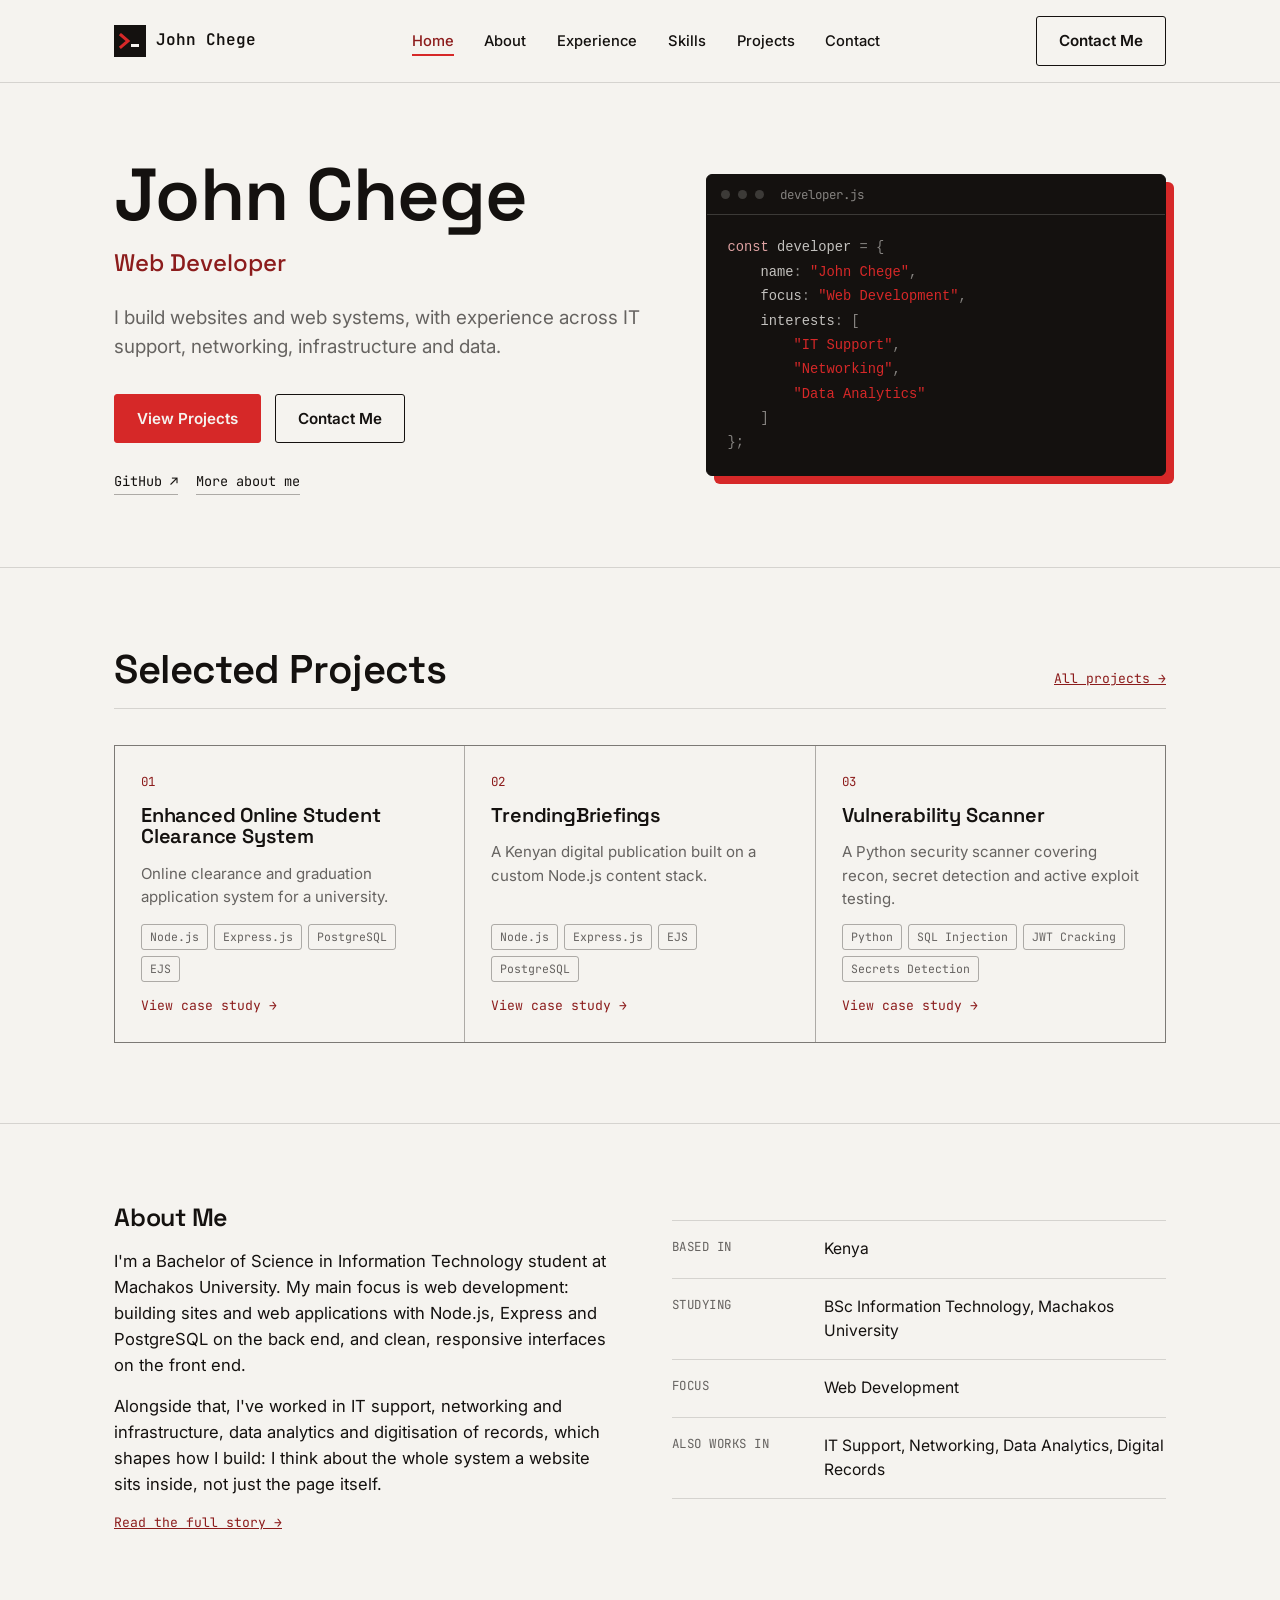
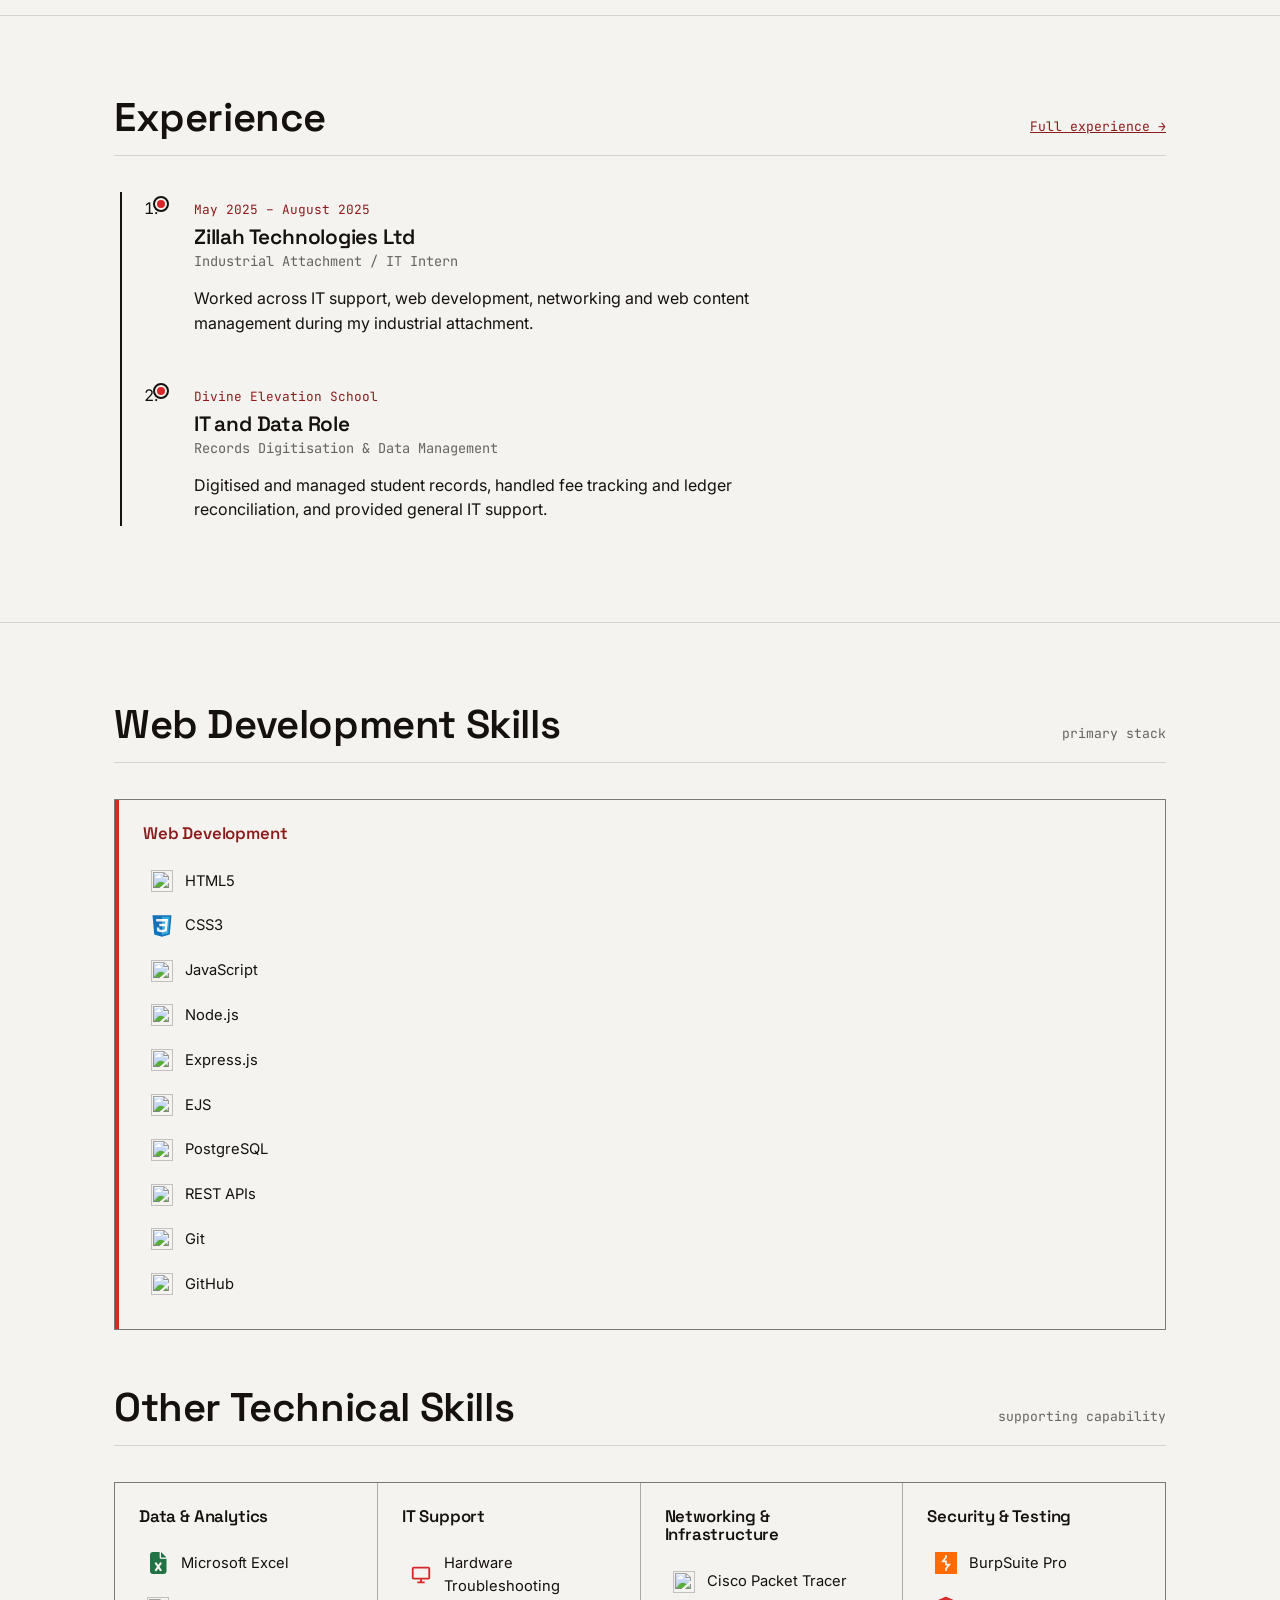
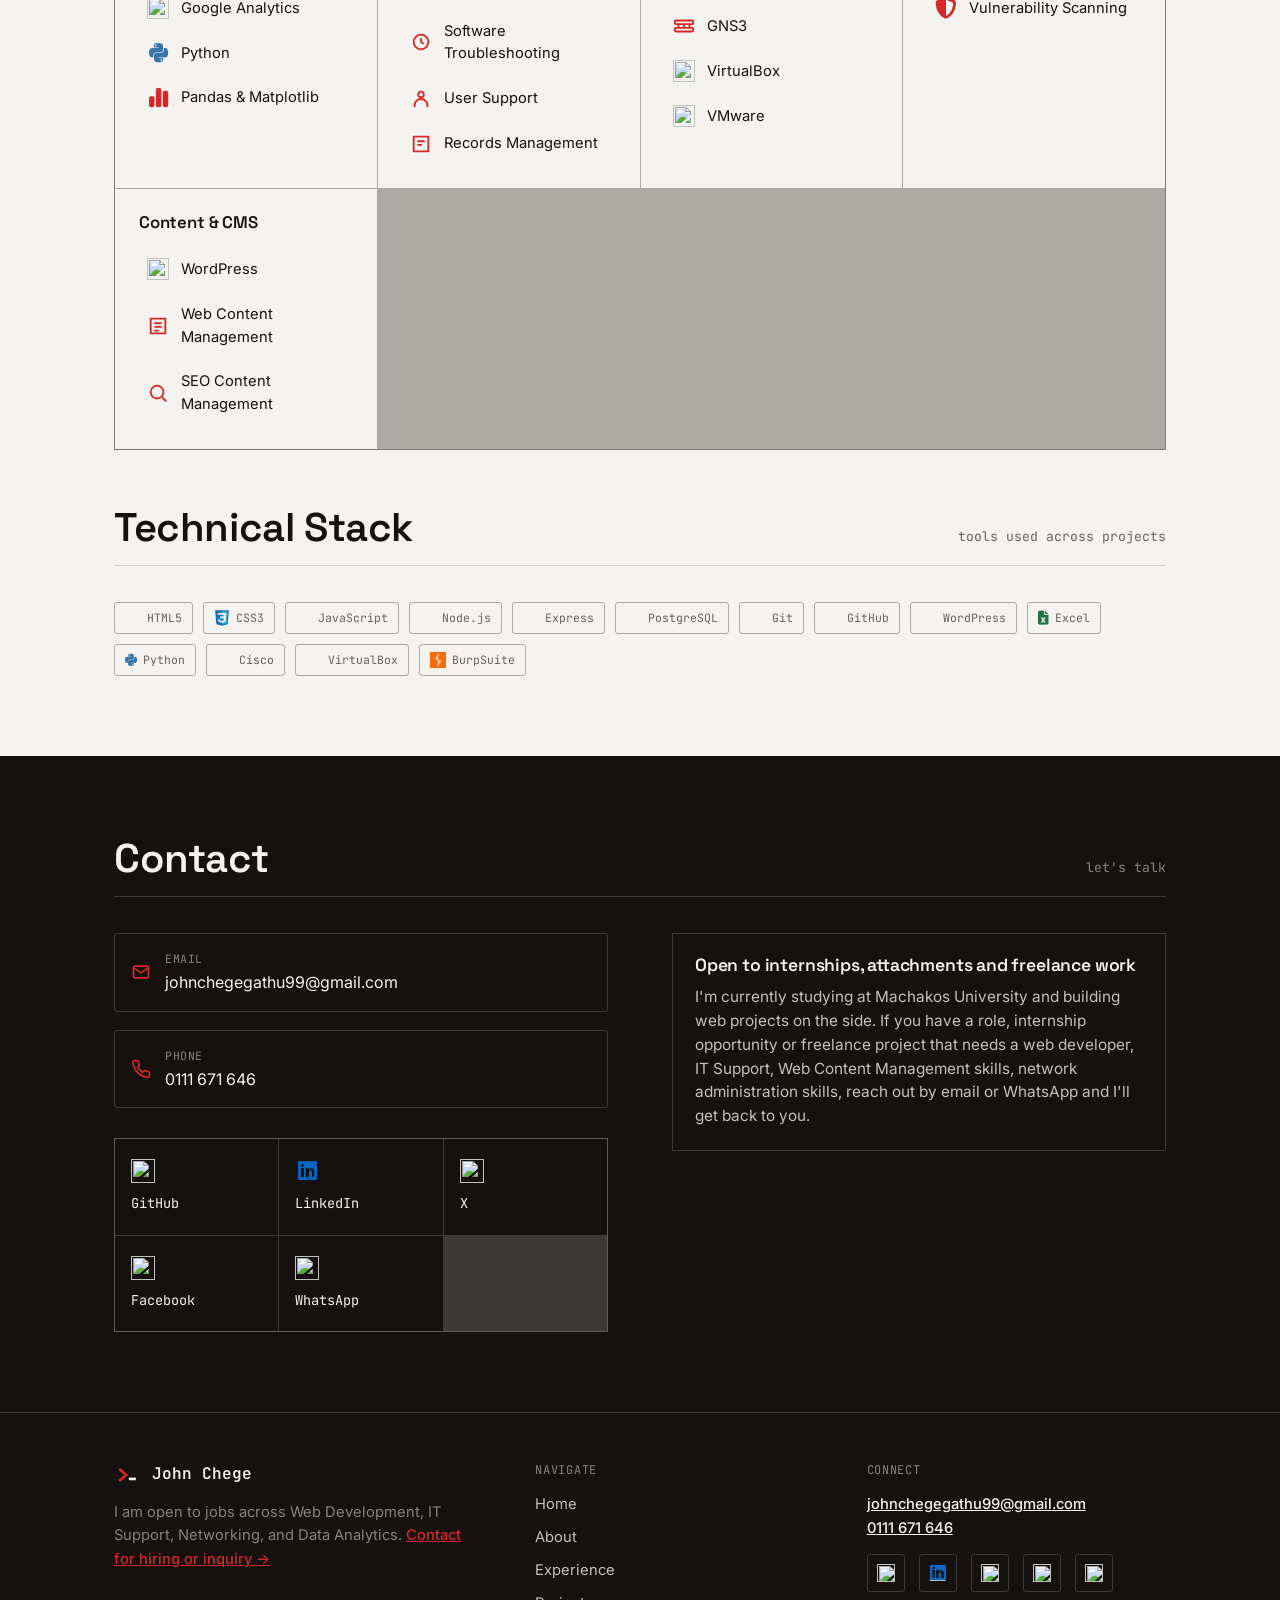
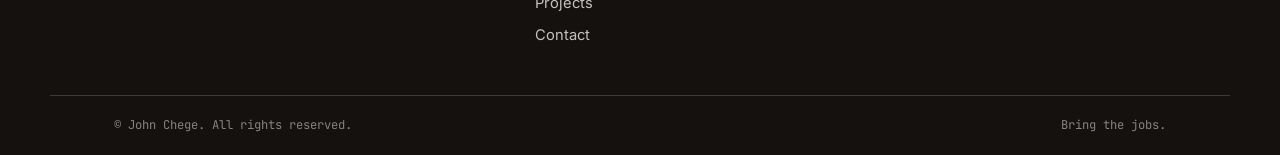
==== index.html @ 177c457d "heha" ====
﻿<!DOCTYPE html>
<html lang="en">
<head>
  <link rel="canonical" href="https://JohnChege00.github.io/">
  <link rel="stylesheet" href="https://cdnjs.cloudflare.com/ajax/libs/font-awesome/6.5.1/css/all.min.css">

<meta charset="UTF-8">
<meta name="viewport" content="width=device-width, initial-scale=1">
<title>John Chege - Web Developer in Kenya</title>
<meta name="description" content="John Chege is a Kenyan web developer studying BSc Information Technology at Machakos University, building web systems with experience in IT support, networking and data analytics.">

<meta property="og:type" content="website">
<meta property="og:title" content="John Chege, Web Developer in Kenya">
<meta property="og:description" content="Kenyan web developer building web systems, with experience in IT support, networking, infrastructure and data analytics.">
<meta property="og:url" content="https://JohnChege00.github.io/">
<meta property="og:site_name" content="John Chege">
<meta property="og:image" content="https://JohnChege00.github.io/assets/images/og-cover.png">

<meta name="twitter:card" content="summary_large_image">
<meta name="twitter:title" content="John Chege, Web Developer in Kenya">
<meta name="twitter:description" content="Kenyan web developer building web systems, with experience in IT support, networking, infrastructure and data analytics.">
<meta name="twitter:image" content="https://JohnChege00.github.io/assets/images/og-cover.png">

<link rel="icon" type="image/svg+xml" href="/assets/images/favicon.svg">
<link rel="stylesheet" href="/assets/css/style.css">

<style>
.project-preview-card {
  position: relative;
  overflow: hidden;
  display: flex;
  flex-direction: column;
}

.project-preview-card .project-image-wrapper {
  width: 100%;
  height: 200px;
  overflow: hidden;
  border-radius: var(--radius-s);
  margin-bottom: 14px;
  background: var(--white-dim);
  position: relative;
}

.project-preview-card .project-image {
  width: 100%;
  height: 100%;
  object-fit: cover;
  transition: transform 0.4s ease;
}

.project-preview-card:hover .project-image {
  transform: scale(1.03);
}

.project-preview-card .project-image-placeholder {
  width: 100%;
  height: 100%;
  background: var(--white-dim);
  display: flex;
  align-items: center;
  justify-content: center;
  color: var(--ink-soft);
  font-family: var(--font-mono);
  font-size: 0.85rem;
  border: 1px dashed var(--line-strong);
}

.back-to-top {
  position: fixed;
  bottom: 30px;
  right: 30px;
  width: 44px;
  height: 44px;
  background: var(--red);
  color: var(--white);
  border-radius: 50%;
  display: flex;
  align-items: center;
  justify-content: center;
  opacity: 0;
  transform: translateY(20px);
  transition: opacity 0.3s ease, transform 0.3s ease, background 0.2s ease;
  z-index: 999;
  text-decoration: none;
  border: none;
  cursor: pointer;
  box-shadow: 0 4px 12px rgba(214, 40, 40, 0.3);
}

.back-to-top.visible {
  opacity: 1;
  transform: translateY(0);
}

.back-to-top:hover {
  background: var(--red-dark);
  transform: translateY(-2px);
  box-shadow: 0 6px 16px rgba(214, 40, 40, 0.4);
}

.back-to-top:active {
  transform: translateY(0);
}

.back-to-top svg {
  width: 22px;
  height: 22px;
  stroke: var(--white);
}

@media (max-width: 768px) {
  .project-preview-card .project-image-wrapper {
    height: 160px;
  }
}
</style>

</head>
<body>
<a class="skip-link" href="#main">Skip to content</a>

<header class="site-header">
  <div class="wrap nav">
    <a class="brand" href="/" aria-label="John Chege, home">
      <svg class="brand-mark" viewBox="0 0 64 64" aria-hidden="true">
        <rect width="64" height="64" fill="#14110F"/>
        <path d="M14 20 L28 32 L14 44" fill="none" stroke="#D62828" stroke-width="6" stroke-linecap="square" stroke-linejoin="miter"/>
        <rect x="34" y="38" width="16" height="6" fill="#F5F3EF"/>
      </svg>
      John Chege
    </a>

    <nav class="nav-primary" data-nav-primary aria-label="Primary">
      <ul class="nav-list">
        <li><a href="/" aria-current="page">Home</a></li>
        <li><a href="/about">About</a></li>
        <li><a href="/experience">Experience</a></li>
        <li><a href="/#skills">Skills</a></li>
        <li><a href="/projects">Projects</a></li>
        <li><a href="/contact">Contact</a></li>
      </ul>
    </nav>

    <div class="nav-cta">
      <a class="btn btn-outline icon-only-mobile" href="/contact">Contact Me</a>
      <button class="nav-toggle" data-nav-toggle type="button" aria-expanded="false" aria-controls="primary-nav" aria-label="Open menu">
        <svg viewBox="0 0 24 24" fill="none" stroke="currentColor" stroke-width="2" aria-hidden="true">
          <line x1="3" y1="6" x2="21" y2="6"/>
          <line x1="3" y1="12" x2="21" y2="12"/>
          <line x1="3" y1="18" x2="21" y2="18"/>
        </svg>
      </button>
    </div>
  </div>
</header>

<main id="main">

  <section class="hero">
    <div class="wrap hero-grid">
      <div>
        <h1 class="hero-name">John Chege</h1>
        <p class="hero-role">Web Developer</p>
        <p class="hero-intro">I build websites and web systems, with experience across IT support, networking, infrastructure and data.</p>
        <div class="hero-actions">
          <a class="btn btn-primary" href="/projects">View Projects</a>
          <a class="btn btn-outline" href="/contact">Contact Me</a>
        </div>
        <div class="hero-links">
          <a href="https://github.com/JohnChege00" target="_blank" rel="noopener noreferrer">GitHub ↗</a>
          <a href="/about">More about me</a>
        </div>
      </div>

      <div class="code-panel">
        <div class="code-panel-bar">
          <span class="code-dot"></span><span class="code-dot"></span><span class="code-dot"></span>
          <span class="filename">developer.js</span>
        </div>
        <pre><code><span class="tok-kw">const</span> <span class="tok-key">developer</span> <span class="tok-punc">=</span> <span class="tok-punc">{</span>
    <span class="tok-key">name</span><span class="tok-punc">:</span> <span class="tok-str">"John Chege"</span><span class="tok-punc">,</span>
    <span class="tok-key">focus</span><span class="tok-punc">:</span> <span class="tok-str">"Web Development"</span><span class="tok-punc">,</span>
    <span class="tok-key">interests</span><span class="tok-punc">:</span> <span class="tok-punc">[</span>
        <span class="tok-str">"IT Support"</span><span class="tok-punc">,</span>
        <span class="tok-str">"Networking"</span><span class="tok-punc">,</span>
        <span class="tok-str">"Data Analytics"</span>
    <span class="tok-punc">]</span>
<span class="tok-punc">};</span></code></pre>
      </div>
    </div>
  </section>

  <section class="section" aria-labelledby="selected-projects-h">
    <div class="wrap">
      <div class="section-head">
        <h2 id="selected-projects-h">Selected Projects</h2>
        <a class="card-link-arrow" href="/projects">All projects &rarr;</a>
      </div>
      <div class="project-preview-grid" data-project-preview></div>
    </div>
  </section>

  <section class="section" style="border-top:1px solid var(--line)">
    <div class="wrap about-grid">
      <div class="about-copy">
        <h2 style="margin-bottom:18px">About Me</h2>
        <p>I'm a Bachelor of Science in Information Technology student at Machakos University. My main focus is web development: building sites and web applications with Node.js, Express and PostgreSQL on the back end, and clean, responsive interfaces on the front end.</p>
        <p>Alongside that, I've worked in IT support, networking and infrastructure, data analytics and digitisation of records, which shapes how I build: I think about the whole system a website sits inside, not just the page itself.</p>
        <a class="card-link-arrow" href="/about" style="margin-top:16px; display:inline-flex;">Read the full story &rarr;</a>
      </div>
      <dl class="fact-list">
        <div class="fact-row">
          <dt>Based in</dt>
          <dd>Kenya</dd>
        </div>
        <div class="fact-row">
          <dt>Studying</dt>
          <dd>BSc Information Technology, Machakos University</dd>
        </div>
        <div class="fact-row">
          <dt>Focus</dt>
          <dd>Web Development</dd>
        </div>
        <div class="fact-row">
          <dt>Also works in</dt>
          <dd>IT Support, Networking, Data Analytics, Digital Records</dd>
        </div>
      </dl>
    </div>
  </section>

  <section class="section" style="border-top:1px solid var(--line)">
    <div class="wrap">
      <div class="section-head">
        <h2>Experience</h2>
        <a class="card-link-arrow" href="/experience">Full experience &rarr;</a>
      </div>
      <ol class="timeline">
        <li class="timeline-item">
          <span class="timeline-period">May 2025 – August 2025</span>
          <h3>Zillah Technologies Ltd</h3>
          <span class="timeline-role">Industrial Attachment / IT Intern</span>
          <p style="max-width:62ch">Worked across IT support, web development, networking and web content management during my industrial attachment.</p>
        </li>
        <li class="timeline-item">
          <span class="timeline-period">Divine Elevation School</span>
          <h3>IT and Data Role</h3>
          <span class="timeline-role">Records Digitisation &amp; Data Management</span>
          <p style="max-width:62ch">Digitised and managed student records, handled fee tracking and ledger reconciliation, and provided general IT support.</p>
        </li>
      </ol>
    </div>
  </section>

  <section class="section" id="skills" style="border-top:1px solid var(--line)">
    <div class="wrap">
      <div class="section-head">
        <h2>Web Development Skills</h2>
        <span class="section-tag">primary stack</span>
      </div>

      <div class="skills-groups" style="margin-bottom:56px">
        <div class="skill-group is-primary">
          <div class="skill-group-head">
            <h3>Web Development</h3>
            <span class="skill-group-count"></span>
          </div>
          <div class="tech-list">
            <div class="tech-item"><img class="tech-icon" src="https://cdn.simpleicons.org/html5/E34F26" alt="" width="22" height="22" loading="lazy"><span>HTML5</span></div>
            <div class="tech-item"><svg xmlns="http://www.w3.org/2000/svg" viewBox="0 0 128 128" width="22" height="22"><path fill="#1572B6" d="M18.814 114.123L8.76 1.352h110.48l-10.064 112.754-45.243 12.543-45.119-12.526z"/><path fill="#33A9DC" d="M64.001 117.062l36.559-10.136 8.601-96.354h-45.16v106.49z"/><path fill="#fff" d="M64.001 51.429h18.302l1.264-14.163H64.001V23.435h34.682l-.332 3.711-3.4 38.114h-30.95V51.429z"/><path fill="#EBEBEB" d="M64.083 87.349l-.061.018-15.403-4.159-.985-11.031H33.752l1.937 21.717 28.331 7.863.063-.018v-14.39z"/><path fill="#fff" d="M81.127 64.675l-1.666 18.522-15.426 4.164v14.39l28.354-7.858.208-2.337 2.406-26.881H81.127z"/><path fill="#EBEBEB" d="M64.048 23.435v13.831H30.64l-.277-3.108-.63-7.012-.331-3.711h34.646zm-.047 27.996v13.831H48.792l-.277-3.108-.631-7.012-.33-3.711h16.447z"/></svg><span>CSS3</span></div>
            <div class="tech-item"><img class="tech-icon" src="https://cdn.simpleicons.org/javascript/F7DF1E" alt="" width="22" height="22" loading="lazy"><span>JavaScript</span></div>
            <div class="tech-item"><img class="tech-icon" src="https://cdn.simpleicons.org/nodedotjs/339933" alt="" width="22" height="22" loading="lazy"><span>Node.js</span></div>
            <div class="tech-item"><img class="tech-icon" src="https://cdn.simpleicons.org/express/000000" alt="" width="22" height="22" loading="lazy"><span>Express.js</span></div>
            <div class="tech-item"><img class="tech-icon" src="https://cdn.simpleicons.org/ejs/B4CA65" alt="" width="22" height="22" loading="lazy"><span>EJS</span></div>
            <div class="tech-item"><img class="tech-icon" src="https://cdn.simpleicons.org/postgresql/4169E1" alt="" width="22" height="22" loading="lazy"><span>PostgreSQL</span></div>
            <div class="tech-item"><img class="tech-icon" src="https://cdn.simpleicons.org/json/000000" alt="" width="22" height="22" loading="lazy"><span>REST APIs</span></div>
            <div class="tech-item"><img class="tech-icon" src="https://cdn.simpleicons.org/git/F05032" alt="" width="22" height="22" loading="lazy"><span>Git</span></div>
            <div class="tech-item"><img class="tech-icon" src="https://cdn.simpleicons.org/github/181717" alt="" width="22" height="22" loading="lazy"><span>GitHub</span></div>
          </div>
        </div>
      </div>

      <div class="section-head">
        <h2>Other Technical Skills</h2>
        <span class="section-tag">supporting capability</span>
      </div>

      <div class="skills-groups" style="margin-bottom:56px">
        <div class="skill-group">
          <div class="skill-group-head">
            <h3>Data &amp; Analytics</h3>
            <span class="skill-group-count"></span>
          </div>
          <div class="tech-list">
            <div class="tech-item"><i class="fa-solid fa-file-excel" style="color:#217346;font-size:22px;width:22px;text-align:center"></i><span>Microsoft Excel</span></div>
            <div class="tech-item"><img class="tech-icon" src="https://cdn.simpleicons.org/googleanalytics/E37400" alt="" width="22" height="22" loading="lazy"><span>Google Analytics</span></div>
            <div class="tech-item"><i class="fa-brands fa-python" style="color:#3776AB;font-size:22px;width:22px;text-align:center"></i><span>Python</span></div>
            <div class="tech-item"><i class="fa-solid fa-chart-simple" style="color:#D62828;font-size:22px;width:22px;text-align:center"></i><span>Pandas &amp; Matplotlib</span></div>
          </div>
        </div>

        <div class="skill-group">
          <div class="skill-group-head">
            <h3>IT Support</h3>
            <span class="skill-group-count"></span>
          </div>
          <div class="tech-list">
            <div class="tech-item"><svg class="tech-icon" viewBox="0 0 24 24" fill="none" stroke="#D62828" stroke-width="2" aria-hidden="true"><rect x="3" y="4" width="18" height="12" rx="1"/><path d="M8 20h8M12 16v4"/></svg><span>Hardware Troubleshooting</span></div>
            <div class="tech-item"><svg class="tech-icon" viewBox="0 0 24 24" fill="none" stroke="#D62828" stroke-width="2" aria-hidden="true"><path d="M12 20a8 8 0 100-16 8 8 0 000 16z"/><path d="M12 8v4l3 2"/></svg><span>Software Troubleshooting</span></div>
            <div class="tech-item"><svg class="tech-icon" viewBox="0 0 24 24" fill="none" stroke="#D62828" stroke-width="2" aria-hidden="true"><circle cx="12" cy="7" r="3"/><path d="M5 21v-2a7 7 0 0114 0v2"/></svg><span>User Support</span></div>
            <div class="tech-item"><svg class="tech-icon" viewBox="0 0 24 24" fill="none" stroke="#D62828" stroke-width="2" aria-hidden="true"><path d="M4 4h16v16H4z"/><path d="M8 9h8M8 13h5"/></svg><span>Records Management</span></div>
          </div>
        </div>

        <div class="skill-group">
          <div class="skill-group-head">
            <h3>Networking &amp; Infrastructure</h3>
            <span class="skill-group-count"></span>
          </div>
          <div class="tech-list">
            <div class="tech-item"><img class="tech-icon" src="https://cdn.simpleicons.org/cisco/1BA0D7" alt="" width="22" height="22" loading="lazy"><span>Cisco Packet Tracer</span></div>
            <div class="tech-item"><svg class="tech-icon" viewBox="0 0 24 24" fill="none" stroke="#D62828" stroke-width="2" aria-hidden="true"><rect x="2" y="6" width="20" height="4" rx="1"/><rect x="2" y="14" width="20" height="4" rx="1"/><path d="M6 10v4M12 10v4M18 10v4"/></svg><span>GNS3</span></div>
            <div class="tech-item"><img class="tech-icon" src="https://cdn.simpleicons.org/virtualbox/183A61" alt="" width="22" height="22" loading="lazy"><span>VirtualBox</span></div>
            <div class="tech-item"><img class="tech-icon" src="https://cdn.simpleicons.org/vmware" alt="" width="22" height="22" loading="lazy"><span>VMware</span></div>
          </div>
        </div>

        <div class="skill-group">
          <div class="skill-group-head">
            <h3>Security &amp; Testing</h3>
            <span class="skill-group-count"></span>
          </div>
          <div class="tech-list">
            <div class="tech-item"><svg role="img" viewBox="0 0 24 24" xmlns="http://www.w3.org/2000/svg" width="22" height="22" style="fill:#FF6B00"><path d="M0 0v24h24V0Zm11.063 3.357h1.874v2.756L10.41 9.2h2.527v3.748h4.579l-4.578 5.592v2.104h-1.876v-2.758l2.528-3.086h-2.527V11.05h-4.58l4.58-5.592Z"/></svg><span>BurpSuite Pro</span></div>
            <div class="tech-item"><i class="fa-solid fa-shield-halved" style="color:#D62828;font-size:22px;width:22px;text-align:center"></i><span>Vulnerability Scanning</span></div>
          </div>
        </div>

        <div class="skill-group">
          <div class="skill-group-head">
            <h3>Content &amp; CMS</h3>
            <span class="skill-group-count"></span>
          </div>
          <div class="tech-list">
            <div class="tech-item"><img class="tech-icon" src="https://cdn.simpleicons.org/wordpress/21759B" alt="" width="22" height="22" loading="lazy"><span>WordPress</span></div>
            <div class="tech-item"><svg class="tech-icon" viewBox="0 0 24 24" fill="none" stroke="#D62828" stroke-width="2" aria-hidden="true"><path d="M4 4h16v16H4z"/><path d="M8 9h8M8 13h8M8 17h5"/></svg><span>Web Content Management</span></div>
            <div class="tech-item"><svg class="tech-icon" viewBox="0 0 24 24" fill="none" stroke="#D62828" stroke-width="2" aria-hidden="true"><circle cx="11" cy="11" r="7"/><path d="M21 21l-4.3-4.3"/></svg><span>SEO Content Management</span></div>
          </div>
        </div>
      </div>

      <div class="section-head">
        <h2>Technical Stack</h2>
        <span class="section-tag">tools used across projects</span>
      </div>
      <div class="tag-row" style="gap:10px;flex-wrap:wrap">
        <span class="tag" style="display:flex;align-items:center;gap:6px;padding:6px 10px"><img src="https://cdn.simpleicons.org/html5/E34F26" alt="" width="16" height="16" loading="lazy">HTML5</span>
        <span class="tag" style="display:flex;align-items:center;gap:6px;padding:6px 10px"><svg xmlns="http://www.w3.org/2000/svg" viewBox="0 0 128 128" width="16" height="16"><path fill="#1572B6" d="M18.814 114.123L8.76 1.352h110.48l-10.064 112.754-45.243 12.543-45.119-12.526z"/><path fill="#33A9DC" d="M64.001 117.062l36.559-10.136 8.601-96.354h-45.16v106.49z"/><path fill="#fff" d="M64.001 51.429h18.302l1.264-14.163H64.001V23.435h34.682l-.332 3.711-3.4 38.114h-30.95V51.429z"/><path fill="#EBEBEB" d="M64.083 87.349l-.061.018-15.403-4.159-.985-11.031H33.752l1.937 21.717 28.331 7.863.063-.018v-14.39z"/><path fill="#fff" d="M81.127 64.675l-1.666 18.522-15.426 4.164v14.39l28.354-7.858.208-2.337 2.406-26.881H81.127z"/><path fill="#EBEBEB" d="M64.048 23.435v13.831H30.64l-.277-3.108-.63-7.012-.331-3.711h34.646zm-.047 27.996v13.831H48.792l-.277-3.108-.631-7.012-.33-3.711h16.447z"/></svg>CSS3</span>
        <span class="tag" style="display:flex;align-items:center;gap:6px;padding:6px 10px"><img src="https://cdn.simpleicons.org/javascript/F7DF1E" alt="" width="16" height="16" loading="lazy">JavaScript</span>
        <span class="tag" style="display:flex;align-items:center;gap:6px;padding:6px 10px"><img src="https://cdn.simpleicons.org/nodedotjs/339933" alt="" width="16" height="16" loading="lazy">Node.js</span>
        <span class="tag" style="display:flex;align-items:center;gap:6px;padding:6px 10px"><img src="https://cdn.simpleicons.org/express/000000" alt="" width="16" height="16" loading="lazy">Express</span>
        <span class="tag" style="display:flex;align-items:center;gap:6px;padding:6px 10px"><img src="https://cdn.simpleicons.org/postgresql/4169E1" alt="" width="16" height="16" loading="lazy">PostgreSQL</span>
        <span class="tag" style="display:flex;align-items:center;gap:6px;padding:6px 10px"><img src="https://cdn.simpleicons.org/git/F05032" alt="" width="16" height="16" loading="lazy">Git</span>
        <span class="tag" style="display:flex;align-items:center;gap:6px;padding:6px 10px"><img src="https://cdn.simpleicons.org/github/181717" alt="" width="16" height="16" loading="lazy">GitHub</span>
        <span class="tag" style="display:flex;align-items:center;gap:6px;padding:6px 10px"><img src="https://cdn.simpleicons.org/wordpress/21759B" alt="" width="16" height="16" loading="lazy">WordPress</span>
        <span class="tag" style="display:flex;align-items:center;gap:6px;padding:6px 10px"><i class="fa-solid fa-file-excel" style="color:#217346;font-size:14px"></i>Excel</span>
        <span class="tag" style="display:flex;align-items:center;gap:6px;padding:6px 10px"><i class="fa-brands fa-python" style="color:#3776AB;font-size:14px"></i>Python</span>
        <span class="tag" style="display:flex;align-items:center;gap:6px;padding:6px 10px"><img src="https://cdn.simpleicons.org/cisco/1BA0D7" alt="" width="16" height="16" loading="lazy">Cisco</span>
        <span class="tag" style="display:flex;align-items:center;gap:6px;padding:6px 10px"><img src="https://cdn.simpleicons.org/virtualbox/183A61" alt="" width="16" height="16" loading="lazy">VirtualBox</span>
        <span class="tag" style="display:flex;align-items:center;gap:6px;padding:6px 10px"><svg role="img" viewBox="0 0 24 24" xmlns="http://www.w3.org/2000/svg" width="16" height="16" style="fill:#FF6B00"><path d="M0 0v24h24V0Zm11.063 3.357h1.874v2.756L10.41 9.2h2.527v3.748h4.579l-4.578 5.592v2.104h-1.876v-2.758l2.528-3.086h-2.527V11.05h-4.58l4.58-5.592Z"/></svg>BurpSuite</span>
      </div>
    </div>
  </section>

  <section class="section contact-section" style="border-top:1px solid var(--line)" id="contact">
    <div class="wrap">
      <div class="section-head">
        <h2>Contact</h2>
        <span class="section-tag">let's talk</span>
      </div>
      <div class="contact-grid">
        <div>
          <div class="contact-direct">
            <a data-email href="mailto:johnchegegathu99@gmail.com">
              <svg viewBox="0 0 24 24" fill="none" stroke="currentColor" stroke-width="2" aria-hidden="true"><rect x="3" y="5" width="18" height="14" rx="2"/><path d="M3 7l9 6 9-6"/></svg>
              <span><span class="label">Email</span><span class="value">johnchegegathu99@gmail.com</span></span>
            </a>
            <a data-phone href="tel:+254111671646">
              <svg viewBox="0 0 24 24" fill="none" stroke="currentColor" stroke-width="2" aria-hidden="true"><path d="M22 16.92v3a2 2 0 01-2.18 2 19.79 19.79 0 01-8.63-3.07 19.5 19.5 0 01-6-6 19.79 19.79 0 01-3.07-8.67A2 2 0 014.11 2h3a2 2 0 012 1.72c.127.96.361 1.903.7 2.81a2 2 0 01-.45 2.11L8.09 9.91a16 16 0 006 6l1.27-1.27a2 2 0 012.11-.45c.907.339 1.85.573 2.81.7A2 2 0 0122 16.92z"/></svg>
              <span><span class="label">Phone</span><span class="value">0111 671 646</span></span>
            </a>
          </div>
          <div class="social-grid">
            <a data-social="github" href="https://github.com/JohnChege00" target="_blank" rel="noopener noreferrer" aria-label="John Chege on GitHub">
              <img src="https://cdn.simpleicons.org/github/F5F3EF" alt="" width="24" height="24" loading="lazy"><span>GitHub</span>
            </a>
            <a data-social="linkedin" href="https://www.linkedin.com/in/John-Chege/" target="_blank" rel="noopener noreferrer" aria-label="John Chege on LinkedIn">
              <i class="fa-brands fa-linkedin" style="color:#0A66C2;font-size:22px;width:24px;text-align:center"></i><span>LinkedIn</span>
            </a>
            <a data-social="x" href="https://x.com/J0hn_Chege" target="_blank" rel="noopener noreferrer" aria-label="John Chege on X">
              <img src="https://cdn.simpleicons.org/x/F5F3EF" alt="" width="24" height="24" loading="lazy"><span>X</span>
            </a>
            <a data-social="facebook" href="https://www.facebook.com/JohnChege" target="_blank" rel="noopener noreferrer" aria-label="John Chege on Facebook">
              <img src="https://cdn.simpleicons.org/facebook/1877F2" alt="" width="24" height="24" loading="lazy"><span>Facebook</span>
            </a>
            <a data-social="whatsapp" href="https://wa.me/254111671646" target="_blank" rel="noopener noreferrer" aria-label="Message John Chege on WhatsApp">
              <img src="https://cdn.simpleicons.org/whatsapp/25D366" alt="" width="24" height="24" loading="lazy"><span>WhatsApp</span>
            </a>
          </div>
        </div>
        <div class="contact-note-panel">
          <h3>Open to internships, attachments and freelance work</h3>
          <p>I'm currently studying at Machakos University and building web projects on the side. If you have a role, internship opportunity or freelance project that needs a web developer, IT Support, Web Content Management skills, network administration skills, reach out by email or WhatsApp and I'll get back to you.</p>
        </div>
      </div>
    </div>
  </section>

</main>

<footer class="site-footer">
  <div class="wrap footer-grid">
    <div>
      <a class="footer-brand" href="/">
        <svg class="brand-mark" viewBox="0 0 64 64" aria-hidden="true">
          <rect width="64" height="64" fill="#14110F"/>
          <path d="M14 20 L28 32 L14 44" fill="none" stroke="#D62828" stroke-width="6" stroke-linecap="square" stroke-linejoin="miter"/>
          <rect x="34" y="38" width="16" height="6" fill="#F5F3EF"/>
        </svg>
        John Chege
      </a>
      <p class="footer-desc">I am open to jobs across Web Development, IT Support, Networking, and Data Analytics. <a href="/contact" style="color:#D62828;text-decoration:underline;font-weight:500;">Contact for hiring or inquiry →</a></p>
    </div>
    <div>
      <div class="footer-heading">Navigate</div>
      <nav class="footer-links" aria-label="Footer">
        <a href="/">Home</a>
        <a href="/about">About</a>
        <a href="/experience">Experience</a>
        <a href="/projects">Projects</a>
        <a href="/contact">Contact</a>
      </nav>
    </div>
    <div>
      <div class="footer-heading">Connect</div>
      <p class="footer-desc" style="margin-bottom:14px"><a data-email href="mailto:johnchegegathu99@gmail.com" style="color:var(--white)">johnchegegathu99@gmail.com</a><br><a data-phone href="tel:+254111671646" style="color:var(--white)">0111 671 646</a></p>
      <div class="footer-social">
        <a data-social="github" href="https://github.com/JohnChege00" target="_blank" rel="noopener noreferrer" aria-label="GitHub"><img src="https://cdn.simpleicons.org/github/F5F3EF" alt="" width="18" height="18" loading="lazy"></a>
        <a data-social="linkedin" href="https://www.linkedin.com/in/John-Chege/" target="_blank" rel="noopener noreferrer" aria-label="LinkedIn"><i class="fa-brands fa-linkedin" style="color:#0A66C2;font-size:18px"></i></a>
        <a data-social="x" href="https://x.com/J0hn_Chege" target="_blank" rel="noopener noreferrer" aria-label="X"><img src="https://cdn.simpleicons.org/x/F5F3EF" alt="" width="18" height="18" loading="lazy"></a>
        <a data-social="facebook" href="https://www.facebook.com/JohnChege" target="_blank" rel="noopener noreferrer" aria-label="Facebook"><img src="https://cdn.simpleicons.org/facebook/1877F2" alt="" width="18" height="18" loading="lazy"></a>
        <a data-social="whatsapp" href="https://wa.me/254111671646" target="_blank" rel="noopener noreferrer" aria-label="WhatsApp"><img src="https://cdn.simpleicons.org/whatsapp/25D366" alt="" width="18" height="18" loading="lazy"></a>
      </div>
    </div>
  </div>
  <div class="wrap footer-bottom">
    <span>© <span id="current-year"></span> John Chege. All rights reserved.</span>
    <span>Bring the jobs.</span>
  </div>
</footer>

<a href="#" class="back-to-top" aria-label="Back to top">
  <svg viewBox="0 0 24 24" fill="none" stroke="currentColor" stroke-width="2.5" stroke-linecap="round" stroke-linejoin="round">
    <path d="M12 19V5M5 12l7-7 7 7"/>
  </svg>
</a>

<script src="/data/config.js"></script>
<script src="/data/projects.js"></script>
<script src="/assets/js/main.js"></script>

<script>
document.addEventListener('DOMContentLoaded', function() {
    var yearSpan = document.getElementById('current-year');
    if (yearSpan) {
        yearSpan.textContent = new Date().getFullYear();
    }

    var backToTop = document.querySelector('.back-to-top');
    if (backToTop) {
        window.addEventListener('scroll', function() {
            if (window.scrollY > 400) {
                backToTop.classList.add('visible');
            } else {
                backToTop.classList.remove('visible');
            }
        });
        backToTop.addEventListener('click', function(e) {
            e.preventDefault();
            window.scrollTo({ top: 0, behavior: 'smooth' });
        });
    }

    var container = document.querySelector('[data-project-preview]');
    if (container && window.PROJECTS) {
        var featured = window.PROJECTS.filter(function(p) { return p.featured === true; });
        var html = '';
        featured.forEach(function(project, index) {
            var num = String(index + 1).padStart(2, '0');
            var imagePath = '/assets/images/projects/' + project.slug + '.png';
            html += '<a class="project-preview-card" href="' + project.caseStudyUrl + '">';
            html += '<div class="project-image-wrapper">';
            html += '<img class="project-image" src="' + imagePath + '" alt="' + project.name + '" loading="lazy" decoding="async" onerror="this.parentElement.innerHTML=\'<div class=\\\\'project-image-placeholder\\\\'>📷 ' + project.name + '</div>\'">';
            html += '</div>';
            html += '<span class="idx">' + num + '</span>';
            html += '<h3>' + project.name + '</h3>';
            html += '<p>' + project.tagline + '</p>';
            html += '<div class="tag-row">';
            if (project.tags) {
                project.tags.forEach(function(tag) {
                    var iconMap = {
                        "Node.js": "https://cdn.simpleicons.org/nodedotjs/339933",
                        "Express.js": "https://cdn.simpleicons.org/express/000000",
                        "PostgreSQL": "https://cdn.simpleicons.org/postgresql/4169E1",
                        "EJS": "https://cdn.simpleicons.org/ejs/B4CA65",
                        "OCR": "fa-eye",
                        "QR Verification": "fa-qrcode",
                        "TinyMCE": "https://cdn.simpleicons.org/tinymce/2489C8",
                        "SEO": "fa-search",
                        "Python": "https://cdn.simpleicons.org/python/3776AB",
                        "SQL Injection": "fa-database",
                        "JWT Cracking": "fa-key",
                        "Secrets Detection": "fa-shield-alt",
                        "BurpSuite Pro": "burpsuite",
                        "HTML": "https://cdn.simpleicons.org/html5/E34F26",
                        "CSS": "css3",
                        "JavaScript": "https://cdn.simpleicons.org/javascript/F7DF1E",
                        "Responsive Design": "fa-mobile-alt",
                        "Microsoft Excel": "microsoftexcel",
                        "Data Validation": "fa-check-circle",
                        "Financial Reporting": "fa-chart-bar"
                    };
                    var icon = iconMap[tag] || "fa-code";
                    
                    if (icon === "burpsuite") {
                        html += '<span class="tag" style="display:inline-flex;align-items:center;gap:4px"><svg role="img" viewBox="0 0 24 24" xmlns="http://www.w3.org/2000/svg" width="12" height="12" style="fill:#FF6B00"><path d="M0 0v24h24V0Zm11.063 3.357h1.874v2.756L10.41 9.2h2.527v3.748h4.579l-4.578 5.592v2.104h-1.876v-2.758l2.528-3.086h-2.527V11.05h-4.58l4.58-5.592Z"/></svg> ' + tag + '</span>';
                    } else if (icon === "css3") {
                        html += '<span class="tag" style="display:inline-flex;align-items:center;gap:4px"><svg xmlns="http://www.w3.org/2000/svg" viewBox="0 0 128 128" width="12" height="12"><path fill="#1572B6" d="M18.814 114.123L8.76 1.352h110.48l-10.064 112.754-45.243 12.543-45.119-12.526z"/><path fill="#33A9DC" d="M64.001 117.062l36.559-10.136 8.601-96.354h-45.16v106.49z"/><path fill="#fff" d="M64.001 51.429h18.302l1.264-14.163H64.001V23.435h34.682l-.332 3.711-3.4 38.114h-30.95V51.429z"/><path fill="#EBEBEB" d="M64.083 87.349l-.061.018-15.403-4.159-.985-11.031H33.752l1.937 21.717 28.331 7.863.063-.018v-14.39z"/><path fill="#fff" d="M81.127 64.675l-1.666 18.522-15.426 4.164v14.39l28.354-7.858.208-2.337 2.406-26.881H81.127z"/><path fill="#EBEBEB" d="M64.048 23.435v13.831H30.64l-.277-3.108-.63-7.012-.331-3.711h34.646zm-.047 27.996v13.831H48.792l-.277-3.108-.631-7.012-.33-3.711h16.447z"/></svg> ' + tag + '</span>';
                    } else if (icon === "microsoftexcel") {
                        html += '<span class="tag" style="display:inline-flex;align-items:center;gap:4px"><i class="fa-solid fa-file-excel" style="color:#217346;font-size:12px"></i> ' + tag + '</span>';
                    } else if (icon.startsWith('http')) {
                        html += '<span class="tag" style="display:inline-flex;align-items:center;gap:4px"><img src="' + icon + '" alt="" width="12" height="12" loading="lazy"> ' + tag + '</span>';
                    } else if (icon.startsWith('fa-')) {
                        html += '<span class="tag" style="display:inline-flex;align-items:center;gap:4px"><i class="fas ' + icon + '" style="color:#D62828;font-size:12px"></i> ' + tag + '</span>';
                    } else {
                        html += '<span class="tag" style="display:inline-flex;align-items:center;gap:4px"> ' + tag + '</span>';
                    }
                });
            }
            html += '</div>';
            html += '</a>';
        });
        container.innerHTML = html;
    }
});
</script>

</body>
</html>
---- assets/css/style.css ----
@import url("https://fonts.googleapis.com/css2?family=Space+Grotesk:wght@400;500;600;700&family=Inter:wght@400;500;600;700&family=JetBrains+Mono:wght@400;500;600&display=swap");

:root {
  --red: #d62828;
  --red-dark: #8c1c1c;
  --black: #14110f;
  --white: #f5f3ef;
  --white-dim: #eae6df;
  --line: rgba(20, 17, 15, 0.14);
  --line-strong: rgba(20, 17, 15, 0.32);
  --ink-soft: rgba(20, 17, 15, 0.64);
  --paper-on-black: rgba(245, 243, 239, 0.78);
  --paper-on-black-dim: rgba(245, 243, 239, 0.5);
  --line-on-black: rgba(245, 243, 239, 0.18);
  --font-display: "Space Grotesk", "Inter", system-ui, sans-serif;
  --font-body: "Inter", system-ui, -apple-system, sans-serif;
  --font-mono: "JetBrains Mono", ui-monospace, "SFMono-Regular", Menlo, monospace;
  --radius-s: 3px;
  --radius-m: 6px;
  --max-w: 1180px;
  --gutter: clamp(20px, 5vw, 64px);
  --dur-1: 140ms;
  --dur-2: 220ms;
  --ease: cubic-bezier(0.4, 0, 0.2, 1);
}

*, *::before, *::after {
  box-sizing: border-box;
}

html {
  -webkit-text-size-adjust: 100%;
  scroll-behavior: smooth;
}

body {
  margin: 0;
  background: var(--white);
  color: var(--black);
  font-family: var(--font-body);
  font-size: 16px;
  line-height: 1.55;
  -webkit-font-smoothing: antialiased;
  overflow-x: hidden;
}

img {
  max-width: 100%;
  display: block;
}

a {
  color: inherit;
}

ul {
  margin: 0;
  padding: 0;
  list-style: none;
}

button {
  font: inherit;
  color: inherit;
}

h1, h2, h3, h4 {
  font-family: var(--font-display);
  font-weight: 600;
  line-height: 1.08;
  margin: 0;
  letter-spacing: -0.01em;
}

p {
  margin: 0;
}

@media (prefers-reduced-motion: reduce) {
  *, *::before, *::after {
    animation-duration: 0.001ms !important;
    animation-iteration-count: 1 !important;
    transition-duration: 0.001ms !important;
    scroll-behavior: auto !important;
  }
}

:focus-visible {
  outline: 2px solid var(--red);
  outline-offset: 3px;
  border-radius: 2px;
}

a:focus:not(:focus-visible),
button:focus:not(:focus-visible) {
  outline: none;
}

.skip-link {
  position: absolute;
  left: 12px;
  top: -60px;
  background: var(--black);
  color: var(--white);
  padding: 10px 16px;
  font-family: var(--font-mono);
  font-size: 0.85rem;
  z-index: 1000;
  transition: top var(--dur-1) var(--ease);
  border-radius: var(--radius-s);
}

.skip-link:focus {
  top: 12px;
}

.wrap {
  max-width: var(--max-w);
  margin-inline: auto;
  padding-inline: var(--gutter);
}

.section {
  padding-block: clamp(40px, 6.5vw, 80px);
}

.section-head {
  display: flex;
  flex-wrap: wrap;
  align-items: baseline;
  justify-content: space-between;
  gap: 16px;
  margin-bottom: clamp(22px, 3vw, 36px);
  border-bottom: 1px solid var(--line);
  padding-bottom: 16px;
}

.section-head h2 {
  font-size: clamp(1.7rem, 3.4vw, 2.5rem);
}

.section-tag {
  font-family: var(--font-mono);
  font-size: 0.82rem;
  color: var(--ink-soft);
}

.meta-strip {
  display: flex;
  flex-wrap: wrap;
  gap: 6px 18px;
  font-family: var(--font-mono);
  font-size: 0.78rem;
  color: var(--ink-soft);
}

.visually-hidden {
  position: absolute;
  width: 1px;
  height: 1px;
  overflow: hidden;
  clip: rect(0 0 0 0);
  white-space: nowrap;
}

.btn {
  display: inline-flex;
  align-items: center;
  gap: 8px;
  font-family: var(--font-body);
  font-weight: 600;
  font-size: 0.95rem;
  padding: 12px 22px;
  border-radius: var(--radius-s);
  border: 1.5px solid var(--black);
  text-decoration: none;
  cursor: pointer;
  min-height: 44px;
  transition: transform var(--dur-1) var(--ease), background var(--dur-1) var(--ease), color var(--dur-1) var(--ease), border-color var(--dur-1) var(--ease);
}

.btn-primary {
  background: var(--red);
  border-color: var(--red);
  color: var(--white);
}

.btn-primary:hover {
  background: var(--red-dark);
  border-color: var(--red-dark);
}

.btn-outline {
  background: transparent;
  border-color: var(--black);
  color: var(--black);
}

.btn-outline:hover {
  background: var(--black);
  color: var(--white);
}

.on-dark .btn-outline {
  border-color: var(--line-on-black);
  color: var(--white);
}

.on-dark .btn-outline:hover {
  background: var(--white);
  color: var(--black);
  border-color: var(--white);
}

.btn:active {
  transform: translateY(1px);
}

.site-header {
  position: sticky;
  top: 0;
  z-index: 100;
  background: var(--white);
  border-bottom: 1px solid var(--line);
}

.nav {
  display: flex;
  align-items: center;
  justify-content: space-between;
  padding-block: 16px;
}

.brand {
  display: flex;
  align-items: center;
  gap: 10px;
  text-decoration: none;
  font-family: var(--font-mono);
  font-weight: 600;
  font-size: 1rem;
  color: var(--black);
}

.brand-mark {
  width: 32px;
  height: 32px;
  flex: none;
}

.nav-list {
  display: flex;
  align-items: center;
  gap: clamp(18px, 2.4vw, 32px);
}

.nav-list a {
  text-decoration: none;
  font-size: 0.92rem;
  font-weight: 500;
  color: var(--black);
  position: relative;
  padding-block: 4px;
}

.nav-list a::after {
  content: "";
  position: absolute;
  left: 0;
  right: 100%;
  bottom: -2px;
  height: 2px;
  background: var(--red);
  transition: right var(--dur-2) var(--ease);
}

.nav-list a:hover::after,
.nav-list a[aria-current="page"]::after {
  right: 0;
}

.nav-list a[aria-current="page"] {
  color: var(--red-dark);
}

.nav-cta {
  display: flex;
  align-items: center;
  gap: 12px;
}

.nav-toggle {
  display: none;
  background: none;
  border: 1.5px solid var(--black);
  border-radius: var(--radius-s);
  width: 44px;
  height: 44px;
  align-items: center;
  justify-content: center;
  cursor: pointer;
}

.nav-toggle svg {
  width: 20px;
  height: 20px;
}

@media (max-width: 860px) {
  .nav-toggle {
    display: inline-flex;
  }

  .nav-cta .btn-outline.icon-only-mobile {
    display: none;
  }

  .nav-primary {
    position: fixed;
    inset: 0 0 0 auto;
    top: 65px;
    width: min(320px, 84vw);
    height: calc(100vh - 65px);
    background: var(--black);
    color: var(--white);
    padding: 28px var(--gutter);
    transform: translateX(100%);
    transition: transform var(--dur-2) var(--ease);
    overflow-y: auto;
  }

  .nav-primary.is-open {
    transform: translateX(0);
  }

  .nav-list {
    flex-direction: column;
    align-items: flex-start;
    gap: 22px;
  }

  .nav-list a {
    color: var(--white);
    font-size: 1.1rem;
  }

  .nav-list a[aria-current="page"] {
    color: var(--red);
  }
}

.hero {
  padding-block: clamp(36px, 6vw, 72px);
  border-bottom: 1px solid var(--line);
}

.hero-grid {
  display: grid;
  grid-template-columns: 1.15fr 1fr;
  gap: clamp(32px, 5vw, 72px);
  align-items: center;
}

@media (max-width: 900px) {
  .hero-grid {
    grid-template-columns: 1fr;
  }
}

.hero-name {
  font-size: clamp(2.6rem, 7vw, 4.6rem);
  margin-bottom: 10px;
}

.hero-role {
  font-family: var(--font-display);
  color: var(--red-dark);
  font-size: clamp(1.15rem, 2.2vw, 1.5rem);
  font-weight: 500;
  margin-bottom: 22px;
}

.hero-intro {
  max-width: 46ch;
  font-size: clamp(1.02rem, 1.6vw, 1.18rem);
  color: var(--ink-soft);
  margin-bottom: 32px;
}

.hero-actions {
  display: flex;
  flex-wrap: wrap;
  gap: 14px;
  margin-bottom: 28px;
}

.hero-links {
  display: flex;
  gap: 18px;
  align-items: center;
  font-family: var(--font-mono);
  font-size: 0.85rem;
}

.hero-links a {
  text-decoration: none;
  border-bottom: 1px solid var(--line-strong);
  padding-bottom: 2px;
}

.hero-links a:hover {
  border-color: var(--red);
  color: var(--red-dark);
}

.code-panel {
  background: var(--black);
  color: var(--white);
  border-radius: var(--radius-m);
  overflow: hidden;
  border: 1px solid var(--black);
  box-shadow: 8px 8px 0 var(--red);
}

.code-panel-bar {
  display: flex;
  align-items: center;
  gap: 8px;
  padding: 10px 14px;
  border-bottom: 1px solid var(--line-on-black);
}

.code-dot {
  width: 9px;
  height: 9px;
  border-radius: 50%;
  background: var(--line-on-black);
}

.code-panel-bar span.filename {
  margin-left: 8px;
  font-family: var(--font-mono);
  font-size: 0.78rem;
  color: var(--paper-on-black-dim);
}

.code-panel pre {
  margin: 0;
  padding: 20px;
  font-family: var(--font-mono);
  font-size: 0.86rem;
  line-height: 1.7;
  overflow-x: auto;
}

.code-panel code .tok-key { color: var(--paper-on-black); }
.code-panel code .tok-str { color: var(--red); }
.code-panel code .tok-punc { color: var(--paper-on-black-dim); }
.code-panel code .tok-kw { color: #e0a3a3; }

.project-preview-grid {
  display: grid;
  grid-template-columns: repeat(auto-fit, minmax(260px, 1fr));
  gap: 1px;
  background: var(--line-strong);
  border: 1px solid var(--line-strong);
}

.project-preview-card {
  background: var(--white);
  padding: 26px;
  display: flex;
  flex-direction: column;
  gap: 14px;
  text-decoration: none;
  color: var(--black);
  transition: background var(--dur-1) var(--ease);
}

.project-preview-card:hover {
  background: var(--white-dim);
}

.project-preview-card .idx {
  font-family: var(--font-mono);
  font-size: 0.78rem;
  color: var(--red-dark);
}

.project-preview-card h3 {
  font-size: 1.25rem;
}

.project-preview-card p {
  color: var(--ink-soft);
  font-size: 0.94rem;
}

.tag-row {
  display: flex;
  flex-wrap: wrap;
  gap: 6px;
  margin-top: auto;
}

.tag {
  font-family: var(--font-mono);
  font-size: 0.72rem;
  border: 1px solid var(--line-strong);
  padding: 3px 8px;
  border-radius: var(--radius-s);
  color: var(--ink-soft);
}

.card-link-arrow {
  font-family: var(--font-mono);
  font-size: 0.82rem;
  color: var(--red-dark);
  display: inline-flex;
  align-items: center;
  gap: 6px;
}

.about-grid {
  display: grid;
  grid-template-columns: 1fr 1fr;
  gap: clamp(28px, 5vw, 64px);
  align-items: start;
}

@media (max-width: 820px) {
  .about-grid {
    grid-template-columns: 1fr;
  }
}

.about-copy p + p {
  margin-top: 16px;
}

.about-copy {
  font-size: 1.04rem;
  color: var(--black);
}

.fact-list {
  border-top: 1px solid var(--line);
}

.fact-row {
  display: grid;
  grid-template-columns: 140px 1fr;
  gap: 12px;
  padding: 16px 0;
  border-bottom: 1px solid var(--line);
}

.fact-row dt {
  font-family: var(--font-mono);
  font-size: 0.78rem;
  color: var(--ink-soft);
  text-transform: uppercase;
  letter-spacing: 0.04em;
}

.fact-row dd {
  margin: 0;
  font-size: 0.98rem;
}

.timeline {
  border-left: 2px solid var(--black);
  margin-left: 6px;
}

.timeline-item {
  position: relative;
  padding: 4px 0 44px 32px;
}

.timeline-item:last-child {
  padding-bottom: 4px;
}

.timeline-item::before {
  content: "";
  position: absolute;
  left: -7px;
  top: 6px;
  width: 12px;
  height: 12px;
  background: var(--red);
  border: 2px solid var(--white);
  outline: 2px solid var(--black);
  border-radius: 50%;
}

.timeline-period {
  font-family: var(--font-mono);
  font-size: 0.8rem;
  color: var(--red-dark);
  display: block;
  margin-bottom: 6px;
}

.timeline-item h3 {
  font-size: 1.3rem;
  margin-bottom: 2px;
}

.timeline-role {
  font-family: var(--font-mono);
  font-size: 0.85rem;
  color: var(--ink-soft);
  display: block;
  margin-bottom: 14px;
}

.timeline-item ul {
  display: grid;
  gap: 8px;
  max-width: 62ch;
}

.timeline-item li {
  padding-left: 18px;
  position: relative;
  font-size: 0.98rem;
  color: var(--black);
}

.timeline-item li::before {
  content: "";
  position: absolute;
  left: 0;
  top: 0.6em;
  width: 6px;
  height: 6px;
  background: var(--black);
}

.skills-groups {
  display: grid;
  gap: 1px;
  background: var(--line-strong);
  border: 1px solid var(--line-strong);
  grid-template-columns: repeat(auto-fit, minmax(240px, 1fr));
}

.skill-group {
  background: var(--white);
  padding: 24px;
}

.skill-group.is-primary {
  background: var(--white);
  border-left: 4px solid var(--red);
}

.skill-group.is-primary h3 {
  color: var(--red-dark);
}

.skill-group-head {
  display: flex;
  align-items: baseline;
  justify-content: space-between;
  margin-bottom: 18px;
  gap: 8px;
}

.skill-group h3 {
  font-size: 1.05rem;
}

.skill-group-count {
  font-family: var(--font-mono);
  font-size: 0.75rem;
  color: var(--ink-soft);
}

.skill-group.is-primary .skill-group-count {
  color: var(--ink-soft);
}

.tech-list {
  display: flex;
  flex-direction: column;
  gap: 4px;
}

.tech-item {
  display: flex;
  align-items: center;
  gap: 12px;
  padding: 9px 8px;
  border-radius: var(--radius-s);
  transition: background var(--dur-1) var(--ease);
}

.tech-item:hover {
  background: var(--white-dim);
}

.skill-group.is-primary .tech-item:hover {
  background: var(--white-dim);
}

.tech-icon {
  width: 22px;
  height: 22px;
  flex: none;
}

.tech-item span {
  font-size: 0.92rem;
}

.case-study {
  border: 1px solid var(--line-strong);
  margin-bottom: 40px;
  scroll-margin-top: 90px;
}

.case-study.is-major {
  border-color: var(--black);
}

.case-header {
  padding: 26px clamp(20px, 4vw, 36px);
  border-bottom: 1px solid var(--line-strong);
  display: flex;
  flex-wrap: wrap;
  justify-content: space-between;
  gap: 16px;
  align-items: flex-start;
}

.case-header h3 {
  font-size: clamp(1.4rem, 2.6vw, 1.9rem);
  margin-bottom: 8px;
}

.case-tagline {
  color: var(--ink-soft);
  max-width: 56ch;
}

.case-header-links {
  display: flex;
  gap: 12px;
  flex-wrap: wrap;
}

.case-body {
  padding: clamp(20px, 4vw, 36px);
  display: grid;
  grid-template-columns: 1.4fr 1fr;
  gap: clamp(24px, 4vw, 48px);
}

@media (max-width: 780px) {
  .case-body {
    grid-template-columns: 1fr;
  }
}

.case-block + .case-block {
  margin-top: 24px;
}

.case-block h4 {
  font-family: var(--font-mono);
  font-size: 0.8rem;
  text-transform: uppercase;
  letter-spacing: 0.05em;
  color: var(--red-dark);
  margin-bottom: 10px;
}

.case-block p {
  font-size: 0.98rem;
}

.case-block ul {
  display: grid;
  gap: 8px;
}

.case-block li {
  padding-left: 18px;
  position: relative;
  font-size: 0.96rem;
}

.case-block li::before {
  content: "";
  position: absolute;
  left: 0;
  top: 0.6em;
  width: 6px;
  height: 6px;
  background: var(--red);
}

.stack-panel {
  border: 1px solid var(--line-strong);
  padding: 18px;
  align-self: start;
  position: sticky;
  top: 90px;
}

.stack-panel h4 {
  font-family: var(--font-mono);
  font-size: 0.8rem;
  text-transform: uppercase;
  letter-spacing: 0.05em;
  color: var(--ink-soft);
  margin-bottom: 14px;
}

.stack-panel .tag-row {
  margin-top: 0;
}

.case-scale-note {
  font-family: var(--font-mono);
  font-size: 0.72rem;
  color: var(--ink-soft);
  padding: 10px clamp(20px, 4vw, 36px);
  border-top: 1px dashed var(--line-strong);
}

.contact-section {
  background: var(--black);
  color: var(--white);
}

.contact-grid {
  display: grid;
  grid-template-columns: 1fr 1fr;
  gap: clamp(28px, 5vw, 64px);
}

@media (max-width: 820px) {
  .contact-grid {
    grid-template-columns: 1fr;
  }
}

.contact-section .section-head {
  border-color: var(--line-on-black);
}

.contact-section .section-tag {
  color: var(--paper-on-black-dim);
}

.contact-direct {
  display: grid;
  gap: 18px;
  margin-bottom: 30px;
}

.contact-direct a {
  text-decoration: none;
  display: flex;
  align-items: center;
  gap: 14px;
  padding: 16px;
  border: 1px solid var(--line-on-black);
  border-radius: var(--radius-s);
  transition: border-color var(--dur-1) var(--ease), background var(--dur-1) var(--ease);
}

.contact-direct a:hover {
  border-color: var(--red);
  background: rgba(214, 40, 40, 0.08);
}

.contact-direct svg {
  width: 20px;
  height: 20px;
  flex: none;
  color: var(--red);
}

.contact-direct .label {
  display: block;
  font-family: var(--font-mono);
  font-size: 0.72rem;
  color: var(--paper-on-black-dim);
  text-transform: uppercase;
  letter-spacing: 0.05em;
  margin-bottom: 2px;
}

.contact-direct .value {
  font-size: 1rem;
}

.social-grid {
  display: grid;
  grid-template-columns: repeat(auto-fit, minmax(140px, 1fr));
  gap: 1px;
  background: var(--line-on-black);
  border: 1px solid var(--line-on-black);
}

.social-grid a {
  background: var(--black);
  text-decoration: none;
  padding: 20px 16px;
  display: flex;
  flex-direction: column;
  gap: 10px;
  transition: background var(--dur-1) var(--ease);
}

.social-grid a:hover {
  background: rgba(245, 243, 239, 0.06);
}

.social-grid img,
.social-grid svg {
  width: 24px;
  height: 24px;
}

.social-grid span {
  font-family: var(--font-mono);
  font-size: 0.85rem;
}

.contact-note-panel {
  border: 1px solid var(--line-on-black);
  padding: 22px;
  height: fit-content;
}

.contact-note-panel h3 {
  font-size: 1.1rem;
  margin-bottom: 10px;
}

.contact-note-panel p {
  color: var(--paper-on-black);
  font-size: 0.96rem;
}

.site-footer {
  background: var(--black);
  color: var(--paper-on-black);
  border-top: 1px solid var(--line-on-black);
}

.footer-grid {
  display: grid;
  grid-template-columns: 1.3fr 1fr 1fr;
  gap: 32px;
  padding-block: 48px;
}

@media (max-width: 700px) {
  .footer-grid {
    grid-template-columns: 1fr;
  }
}

.footer-brand {
  display: flex;
  align-items: center;
  gap: 10px;
  font-family: var(--font-mono);
  font-weight: 600;
  color: var(--white);
  text-decoration: none;
  margin-bottom: 12px;
}

.footer-brand .brand-mark {
  width: 28px;
  height: 28px;
}

.footer-desc {
  max-width: 40ch;
  font-size: 0.92rem;
  color: var(--paper-on-black-dim);
  line-height: 1.6;
}

.footer-desc a {
  color: var(--red);
  text-decoration: underline;
  font-weight: 500;
  transition: color var(--dur-1) var(--ease);
}

.footer-desc a:hover {
  color: #ff4d4d;
}

.footer-heading {
  font-family: var(--font-mono);
  font-size: 0.75rem;
  text-transform: uppercase;
  letter-spacing: 0.06em;
  color: var(--paper-on-black-dim);
  margin-bottom: 14px;
}

.footer-links {
  display: grid;
  gap: 10px;
}

.footer-links a {
  text-decoration: none;
  font-size: 0.92rem;
  color: var(--paper-on-black);
}

.footer-links a:hover {
  color: var(--red);
}

.footer-social {
  display: flex;
  flex-wrap: wrap;
  gap: 14px;
  margin-top: 4px;
}

.footer-social a {
  width: 38px;
  height: 38px;
  border: 1px solid var(--line-on-black);
  border-radius: var(--radius-s);
  display: flex;
  align-items: center;
  justify-content: center;
  transition: border-color var(--dur-1) var(--ease), background var(--dur-1) var(--ease);
}

.footer-social a:hover {
  border-color: var(--red);
  background: rgba(214, 40, 40, 0.12);
}

.footer-social img,
.footer-social svg {
  width: 18px;
  height: 18px;
}

.footer-bottom {
  border-top: 1px solid var(--line-on-black);
  padding-block: 20px;
  display: flex;
  flex-wrap: wrap;
  justify-content: space-between;
  gap: 10px;
  font-family: var(--font-mono);
  font-size: 0.76rem;
  color: var(--paper-on-black-dim);
}

.error-page {
  min-height: 60vh;
  display: flex;
  flex-direction: column;
  justify-content: center;
  align-items: flex-start;
  gap: 18px;
}

.error-code {
  font-family: var(--font-mono);
  font-size: clamp(3rem, 12vw, 6rem);
  color: var(--red);
  line-height: 1;
}

.page-hero {
  border-bottom: 1px solid var(--line);
  padding-block: clamp(40px, 6vw, 72px);
}

.page-hero h1 {
  font-size: clamp(2.2rem, 5vw, 3.2rem);
  margin-bottom: 14px;
}

.page-hero p {
  max-width: 60ch;
  color: var(--ink-soft);
  font-size: 1.05rem;
}

.tech-item i,
.social-grid i,
.footer-social i,
.tech-tag i {
  font-size: 20px;
  width: 22px;
  text-align: center;
  flex-shrink: 0;
  display: inline-flex;
  align-items: center;
  justify-content: center;
}

.tech-tag i {
  font-size: 14px;
  width: 16px;
}

.footer-social i {
  font-size: 18px;
  width: 18px;
}

.tech-tag {
  display: inline-flex !important;
  align-items: center;
  gap: 6px;
  padding: 4px 10px;
  background: var(--white-dim);
  border-radius: 20px;
  font-size: 0.78rem;
  border: 1px solid var(--line-strong);
  color: var(--black);
  font-family: var(--font-mono);
}

.tech-tag img,
.tech-tag svg {
  width: 14px;
  height: 14px;
  flex-shrink: 0;
}

.social-grid a i {
  font-size: 22px;
  width: 24px;
  height: 24px;
  display: flex;
  align-items: center;
  justify-content: center;
}

.contact-direct a i {
  font-size: 20px;
  width: 20px;
  color: var(--red);
}
.back-to-top {
  position: fixed;
  bottom: 30px;
  right: 30px;
  width: 44px;
  height: 44px;
  background: var(--red);
  color: var(--white);
  border-radius: 50%;
  display: flex;
  align-items: center;
  justify-content: center;
  opacity: 0;
  transform: translateY(20px);
  transition: opacity 0.3s ease, transform 0.3s ease, background 0.2s ease;
  z-index: 999;
  text-decoration: none;
  border: none;
  cursor: pointer;
  box-shadow: 0 4px 12px rgba(214, 40, 40, 0.3);
}

.back-to-top.visible {
  opacity: 1;
  transform: translateY(0);
}

.back-to-top:hover {
  background: var(--red-dark);
  transform: translateY(-2px);
  box-shadow: 0 6px 16px rgba(214, 40, 40, 0.4);
}

.back-to-top:active {
  transform: translateY(0);
}

.back-to-top svg {
  width: 22px;
  height: 22px;
  stroke: var(--white);
}
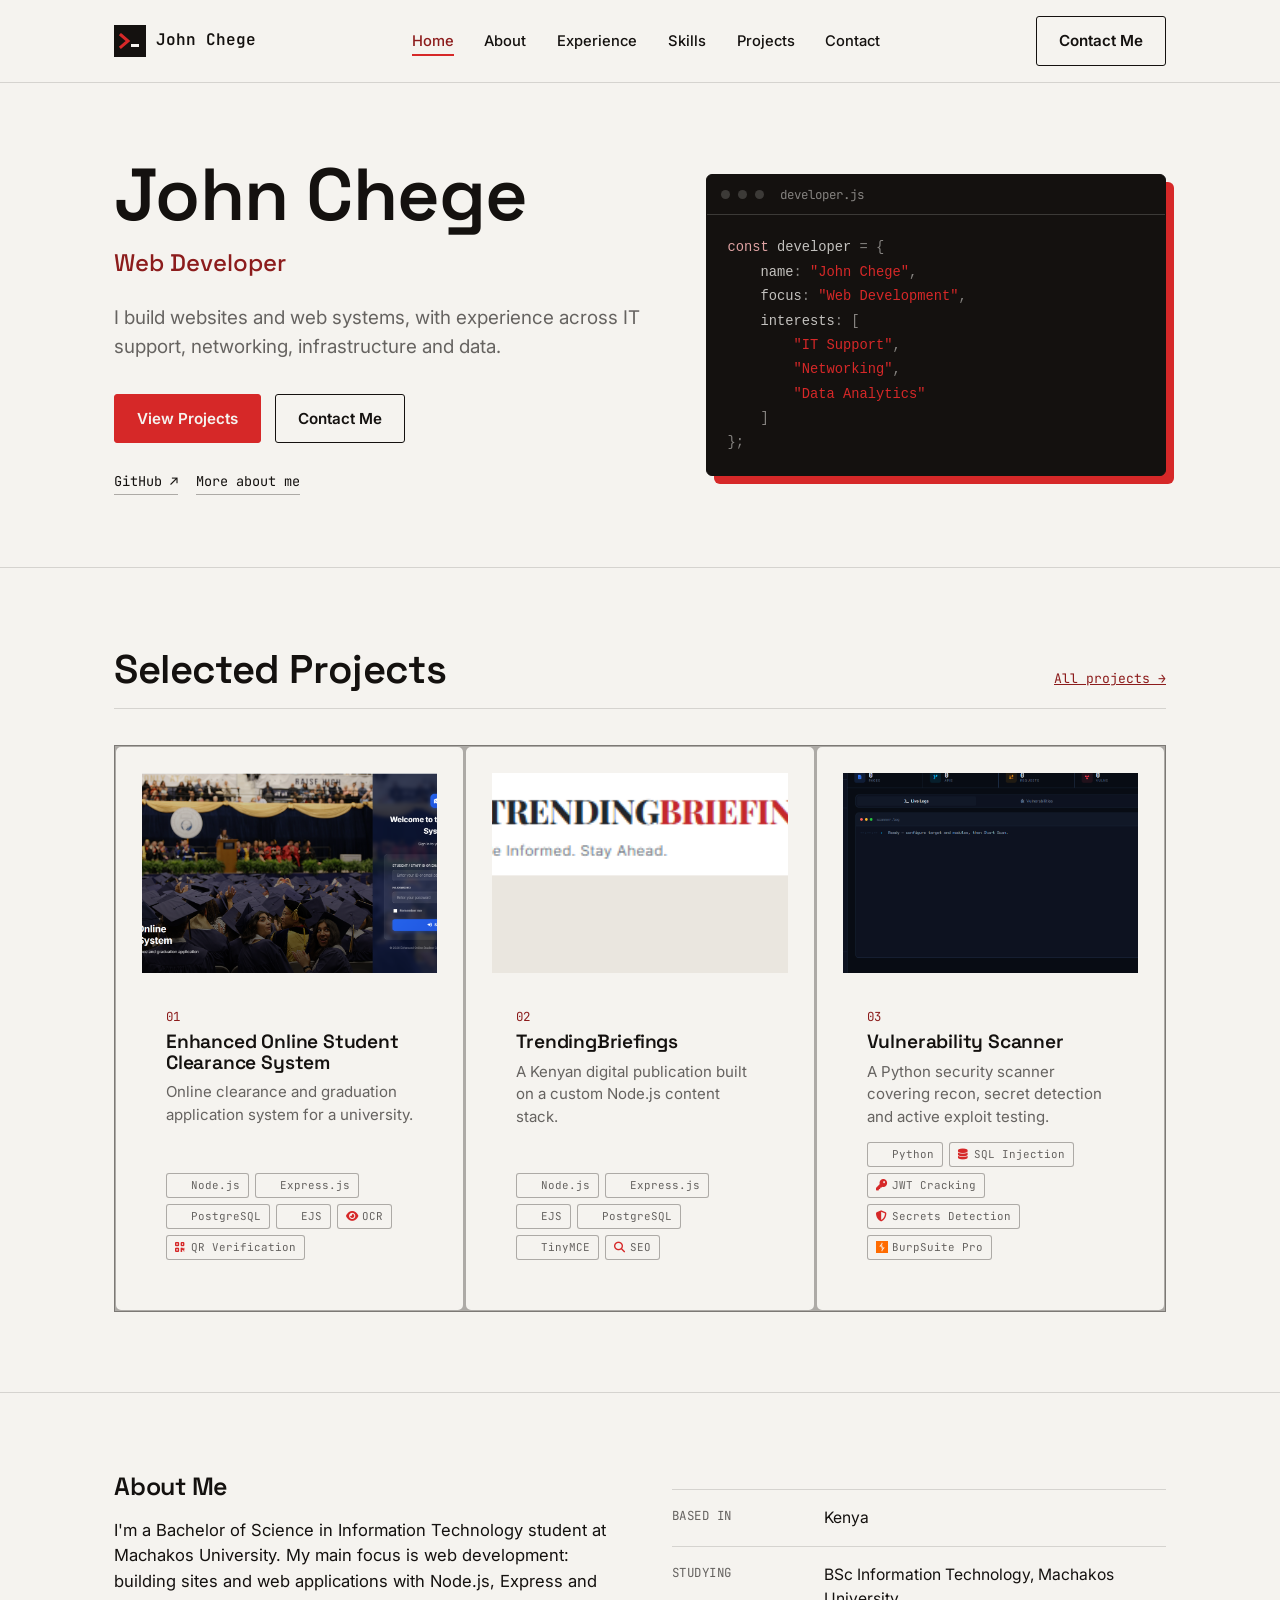
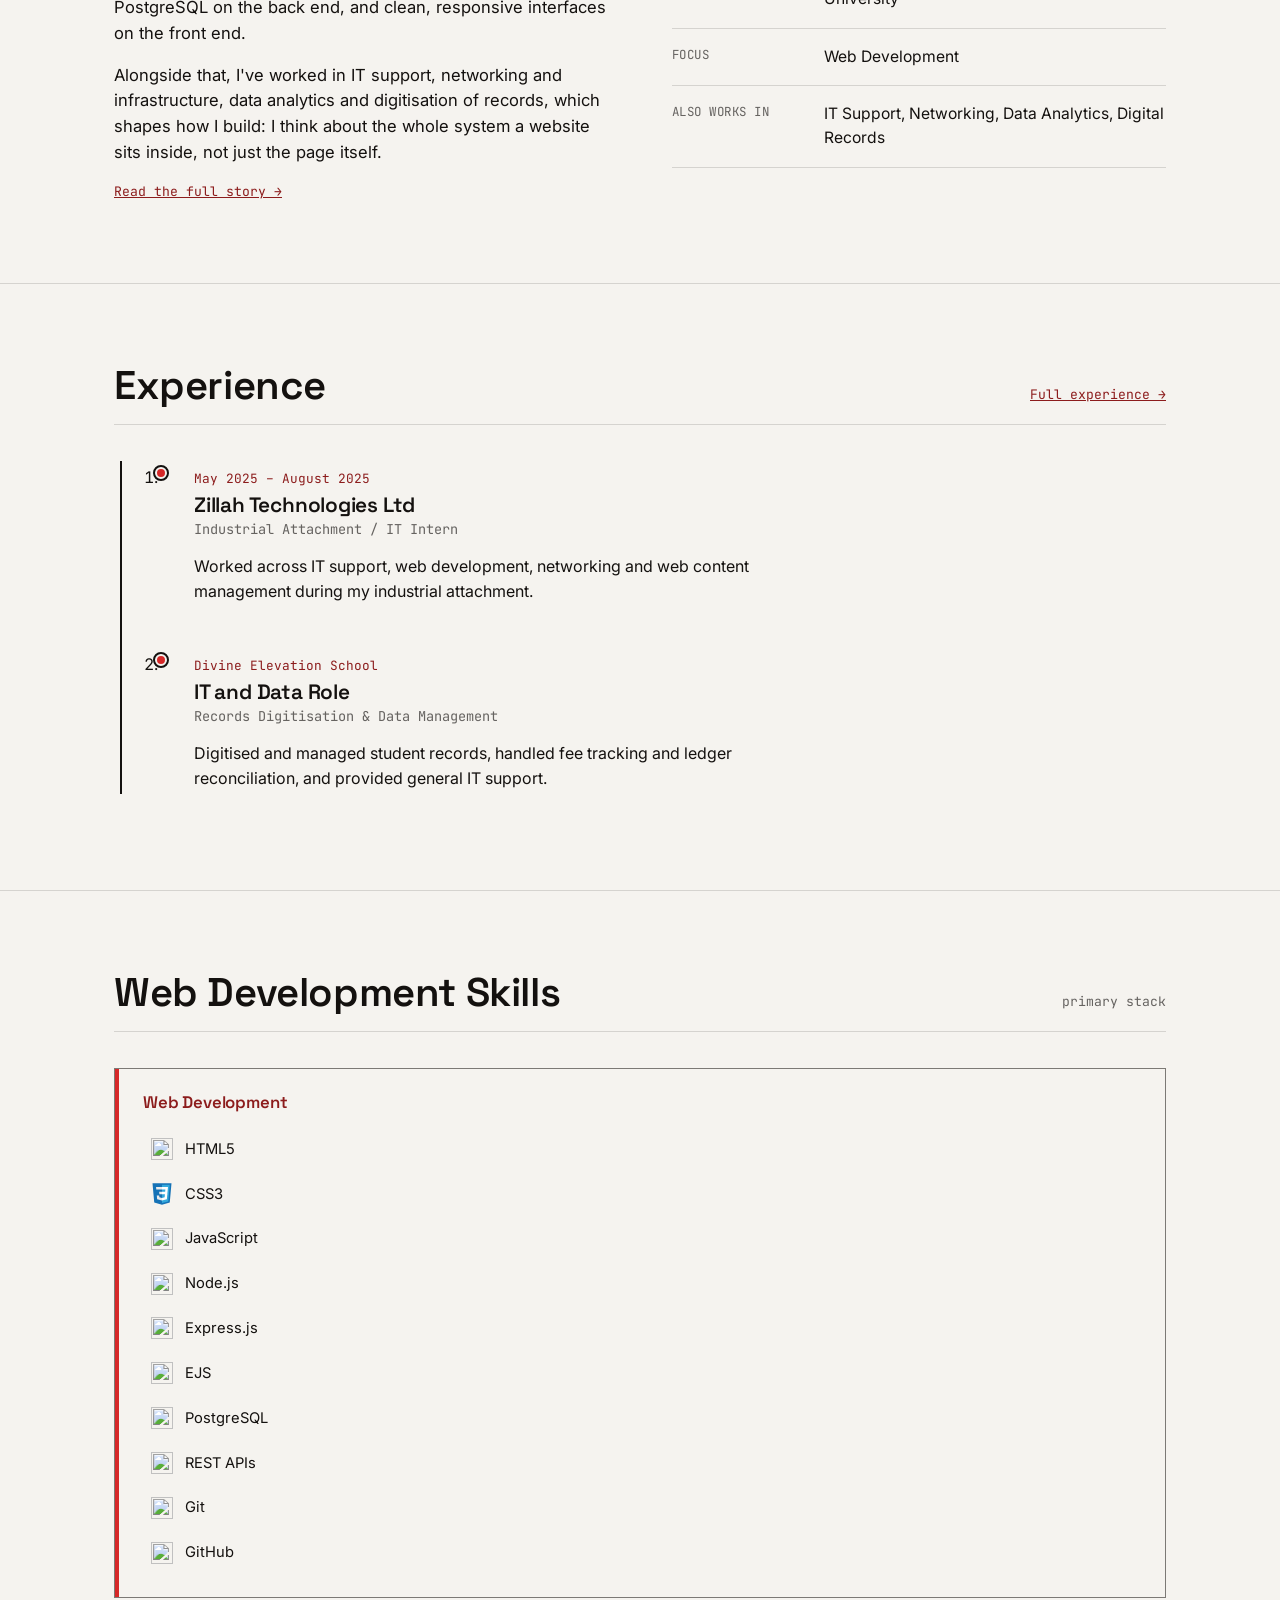
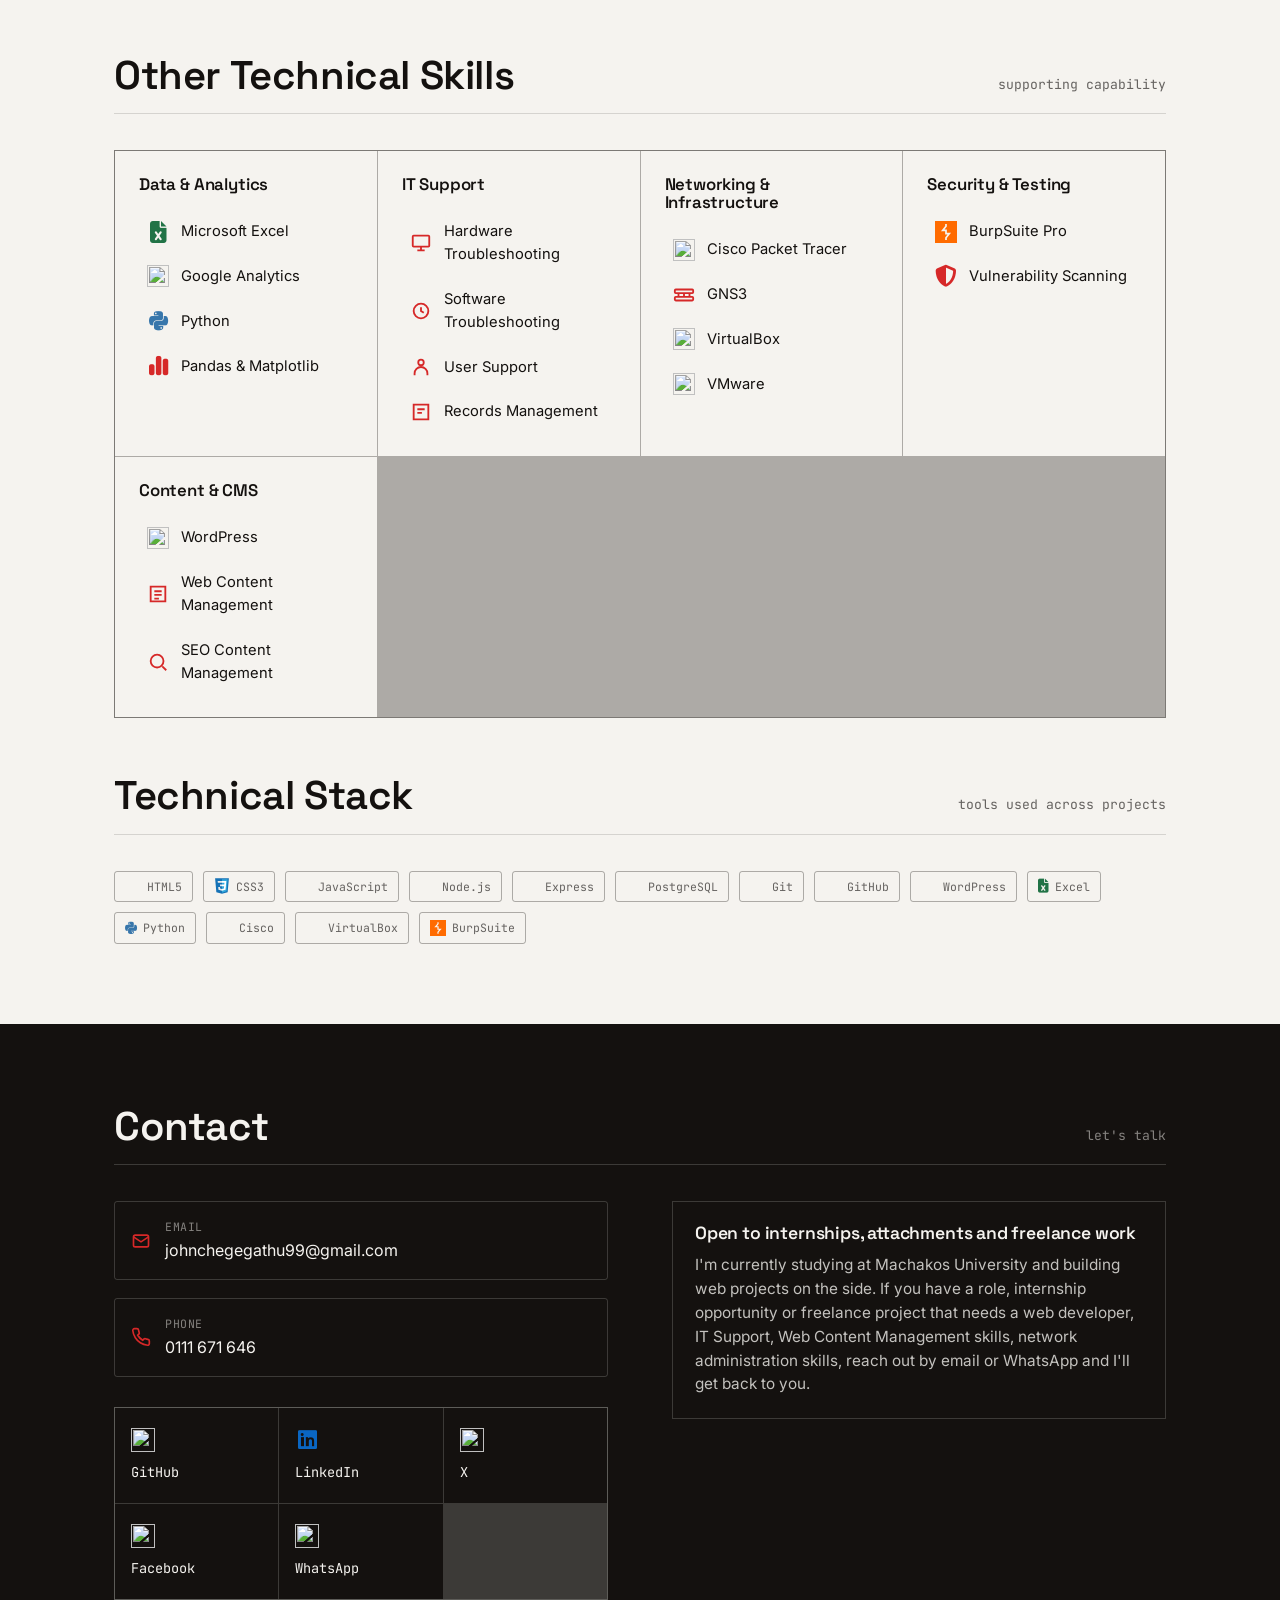
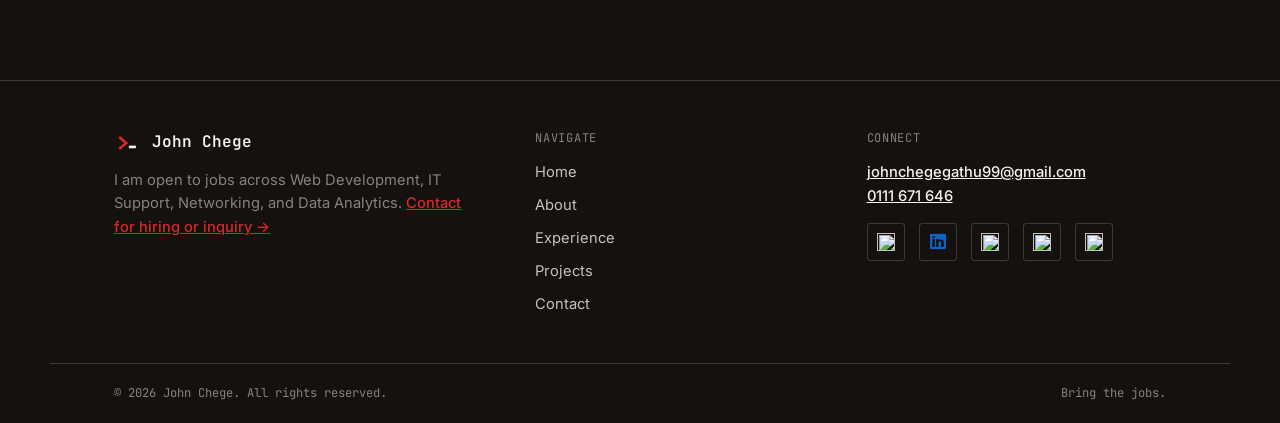
==== commit f849df31: "bag ni ya nini" ====
--- a/index.html
+++ b/index.html
@@ -26,26 +26,36 @@
 
 <style>
 .project-preview-card {
-  position: relative;
-  overflow: hidden;
   display: flex;
   flex-direction: column;
+  background: var(--white);
+  text-decoration: none;
+  color: var(--black);
+  transition: transform var(--dur-1) var(--ease), box-shadow var(--dur-1) var(--ease);
+  border: 1px solid var(--line-strong);
+  border-radius: var(--radius-m);
+  overflow: hidden;
+}
+
+.project-preview-card:hover {
+  transform: translateY(-4px);
+  box-shadow: 0 8px 24px rgba(20, 17, 15, 0.08);
 }
 
 .project-preview-card .project-image-wrapper {
   width: 100%;
   height: 200px;
   overflow: hidden;
-  border-radius: var(--radius-s);
-  margin-bottom: 14px;
   background: var(--white-dim);
   position: relative;
+  flex-shrink: 0;
 }
 
 .project-preview-card .project-image {
   width: 100%;
   height: 100%;
   object-fit: cover;
+  display: block;
   transition: transform 0.4s ease;
 }
 
@@ -56,7 +66,6 @@
 .project-preview-card .project-image-placeholder {
   width: 100%;
   height: 100%;
-  background: var(--white-dim);
   display: flex;
   align-items: center;
   justify-content: center;
@@ -64,6 +73,69 @@
   font-family: var(--font-mono);
   font-size: 0.85rem;
   border: 1px dashed var(--line-strong);
+  background: var(--white-dim);
+}
+
+.project-preview-card .project-content {
+  padding: 20px 24px 24px;
+  display: flex;
+  flex-direction: column;
+  flex: 1;
+}
+
+.project-preview-card .idx {
+  font-family: var(--font-mono);
+  font-size: 0.78rem;
+  color: var(--red-dark);
+  margin-bottom: 6px;
+}
+
+.project-preview-card h3 {
+  font-size: 1.2rem;
+  margin-bottom: 8px;
+}
+
+.project-preview-card p {
+  color: var(--ink-soft);
+  font-size: 0.94rem;
+  line-height: 1.5;
+  margin-bottom: 14px;
+  flex: 1;
+}
+
+.project-preview-card .tag-row {
+  margin-top: auto;
+  display: flex;
+  flex-wrap: wrap;
+  gap: 6px;
+}
+
+.project-preview-card .tag {
+  font-family: var(--font-mono);
+  font-size: 0.68rem;
+  border: 1px solid var(--line-strong);
+  padding: 3px 8px;
+  border-radius: var(--radius-s);
+  color: var(--ink-soft);
+  display: inline-flex !important;
+  align-items: center !important;
+  gap: 4px !important;
+  background: var(--white);
+}
+
+.project-preview-card .tag img,
+.project-preview-card .tag svg {
+  width: 12px !important;
+  height: 12px !important;
+  display: inline-block !important;
+  flex-shrink: 0 !important;
+}
+
+.project-preview-card .tag i {
+  font-size: 11px !important;
+  width: 12px !important;
+  display: inline-block !important;
+  flex-shrink: 0 !important;
 }
 
 .back-to-top {
@@ -113,6 +185,12 @@
   .project-preview-card .project-image-wrapper {
     height: 160px;
   }
+  .project-preview-card .project-content {
+    padding: 16px 18px 20px;
+  }
+  .project-preview-card h3 {
+    font-size: 1.05rem;
+  }
 }
 </style>
 
@@ -468,7 +546,6 @@
 
 <script src="/data/config.js"></script>
 <script src="/data/projects.js"></script>
-<script src="/assets/js/main.js"></script>
 
 <script>
 document.addEventListener('DOMContentLoaded', function() {
@@ -496,18 +573,22 @@
     if (container && window.PROJECTS) {
         var featured = window.PROJECTS.filter(function(p) { return p.featured === true; });
         var html = '';
+
         featured.forEach(function(project, index) {
             var num = String(index + 1).padStart(2, '0');
             var imagePath = '/assets/images/projects/' + project.slug + '.png';
+
             html += '<a class="project-preview-card" href="' + project.caseStudyUrl + '">';
             html += '<div class="project-image-wrapper">';
-            html += '<img class="project-image" src="' + imagePath + '" alt="' + project.name + '" loading="lazy" decoding="async" onerror="this.parentElement.innerHTML=\'<div class=\\\\'project-image-placeholder\\\\'>📷 ' + project.name + '</div>\'">';
+            html += '<img class="project-image" src="' + imagePath + '" alt="' + project.name + '" loading="lazy" decoding="async">';
             html += '</div>';
+            html += '<div class="project-content">';
             html += '<span class="idx">' + num + '</span>';
             html += '<h3>' + project.name + '</h3>';
             html += '<p>' + project.tagline + '</p>';
             html += '<div class="tag-row">';
-            if (project.tags) {
+
+            if (project.tags && project.tags.length > 0) {
                 project.tags.forEach(function(tag) {
                     var iconMap = {
                         "Node.js": "https://cdn.simpleicons.org/nodedotjs/339933",
@@ -532,26 +613,40 @@
                         "Financial Reporting": "fa-chart-bar"
                     };
                     var icon = iconMap[tag] || "fa-code";
-                    
+
                     if (icon === "burpsuite") {
-                        html += '<span class="tag" style="display:inline-flex;align-items:center;gap:4px"><svg role="img" viewBox="0 0 24 24" xmlns="http://www.w3.org/2000/svg" width="12" height="12" style="fill:#FF6B00"><path d="M0 0v24h24V0Zm11.063 3.357h1.874v2.756L10.41 9.2h2.527v3.748h4.579l-4.578 5.592v2.104h-1.876v-2.758l2.528-3.086h-2.527V11.05h-4.58l4.58-5.592Z"/></svg> ' + tag + '</span>';
+                        html += '<span class="tag"><svg role="img" viewBox="0 0 24 24" xmlns="http://www.w3.org/2000/svg" width="10" height="10" style="fill:#FF6B00"><path d="M0 0v24h24V0Zm11.063 3.357h1.874v2.756L10.41 9.2h2.527v3.748h4.579l-4.578 5.592v2.104h-1.876v-2.758l2.528-3.086h-2.527V11.05h-4.58l4.58-5.592Z"/></svg> ' + tag + '</span>';
                     } else if (icon === "css3") {
-                        html += '<span class="tag" style="display:inline-flex;align-items:center;gap:4px"><svg xmlns="http://www.w3.org/2000/svg" viewBox="0 0 128 128" width="12" height="12"><path fill="#1572B6" d="M18.814 114.123L8.76 1.352h110.48l-10.064 112.754-45.243 12.543-45.119-12.526z"/><path fill="#33A9DC" d="M64.001 117.062l36.559-10.136 8.601-96.354h-45.16v106.49z"/><path fill="#fff" d="M64.001 51.429h18.302l1.264-14.163H64.001V23.435h34.682l-.332 3.711-3.4 38.114h-30.95V51.429z"/><path fill="#EBEBEB" d="M64.083 87.349l-.061.018-15.403-4.159-.985-11.031H33.752l1.937 21.717 28.331 7.863.063-.018v-14.39z"/><path fill="#fff" d="M81.127 64.675l-1.666 18.522-15.426 4.164v14.39l28.354-7.858.208-2.337 2.406-26.881H81.127z"/><path fill="#EBEBEB" d="M64.048 23.435v13.831H30.64l-.277-3.108-.63-7.012-.331-3.711h34.646zm-.047 27.996v13.831H48.792l-.277-3.108-.631-7.012-.33-3.711h16.447z"/></svg> ' + tag + '</span>';
+                        html += '<span class="tag"><svg xmlns="http://www.w3.org/2000/svg" viewBox="0 0 128 128" width="10" height="10"><path fill="#1572B6" d="M18.814 114.123L8.76 1.352h110.48l-10.064 112.754-45.243 12.543-45.119-12.526z"/><path fill="#33A9DC" d="M64.001 117.062l36.559-10.136 8.601-96.354h-45.16v106.49z"/><path fill="#fff" d="M64.001 51.429h18.302l1.264-14.163H64.001V23.435h34.682l-.332 3.711-3.4 38.114h-30.95V51.429z"/><path fill="#EBEBEB" d="M64.083 87.349l-.061.018-15.403-4.159-.985-11.031H33.752l1.937 21.717 28.331 7.863.063-.018v-14.39z"/><path fill="#fff" d="M81.127 64.675l-1.666 18.522-15.426 4.164v14.39l28.354-7.858.208-2.337 2.406-26.881H81.127z"/><path fill="#EBEBEB" d="M64.048 23.435v13.831H30.64l-.277-3.108-.63-7.012-.331-3.711h34.646zm-.047 27.996v13.831H48.792l-.277-3.108-.631-7.012-.33-3.711h16.447z"/></svg> ' + tag + '</span>';
                     } else if (icon === "microsoftexcel") {
-                        html += '<span class="tag" style="display:inline-flex;align-items:center;gap:4px"><i class="fa-solid fa-file-excel" style="color:#217346;font-size:12px"></i> ' + tag + '</span>';
+                        html += '<span class="tag"><i class="fa-solid fa-file-excel" style="color:#217346;font-size:10px"></i> ' + tag + '</span>';
                     } else if (icon.startsWith('http')) {
-                        html += '<span class="tag" style="display:inline-flex;align-items:center;gap:4px"><img src="' + icon + '" alt="" width="12" height="12" loading="lazy"> ' + tag + '</span>';
+                        html += '<span class="tag"><img src="' + icon + '" alt="" width="10" height="10" loading="lazy"> ' + tag + '</span>';
                     } else if (icon.startsWith('fa-')) {
-                        html += '<span class="tag" style="display:inline-flex;align-items:center;gap:4px"><i class="fas ' + icon + '" style="color:#D62828;font-size:12px"></i> ' + tag + '</span>';
+                        html += '<span class="tag"><i class="fas ' + icon + '" style="color:#D62828;font-size:10px"></i> ' + tag + '</span>';
                     } else {
-                        html += '<span class="tag" style="display:inline-flex;align-items:center;gap:4px"> ' + tag + '</span>';
+                        html += '<span class="tag">' + tag + '</span>';
                     }
                 });
             }
+
+            html += '</div>';
             html += '</div>';
             html += '</a>';
         });
+
         container.innerHTML = html;
+
+        container.querySelectorAll('.project-image').forEach(function(img) {
+            img.addEventListener('error', function() {
+                var name = img.getAttribute('alt') || '';
+                img.parentElement.innerHTML = '<div class="project-image-placeholder">📷 ' + name + '</div>';
+            }, { once: true });
+        });
+    } else {
+        if (container) {
+            container.innerHTML = '<p style="padding:20px;text-align:center;color:var(--ink-soft)">No projects found.</p>';
+        }
     }
 });
 </script>
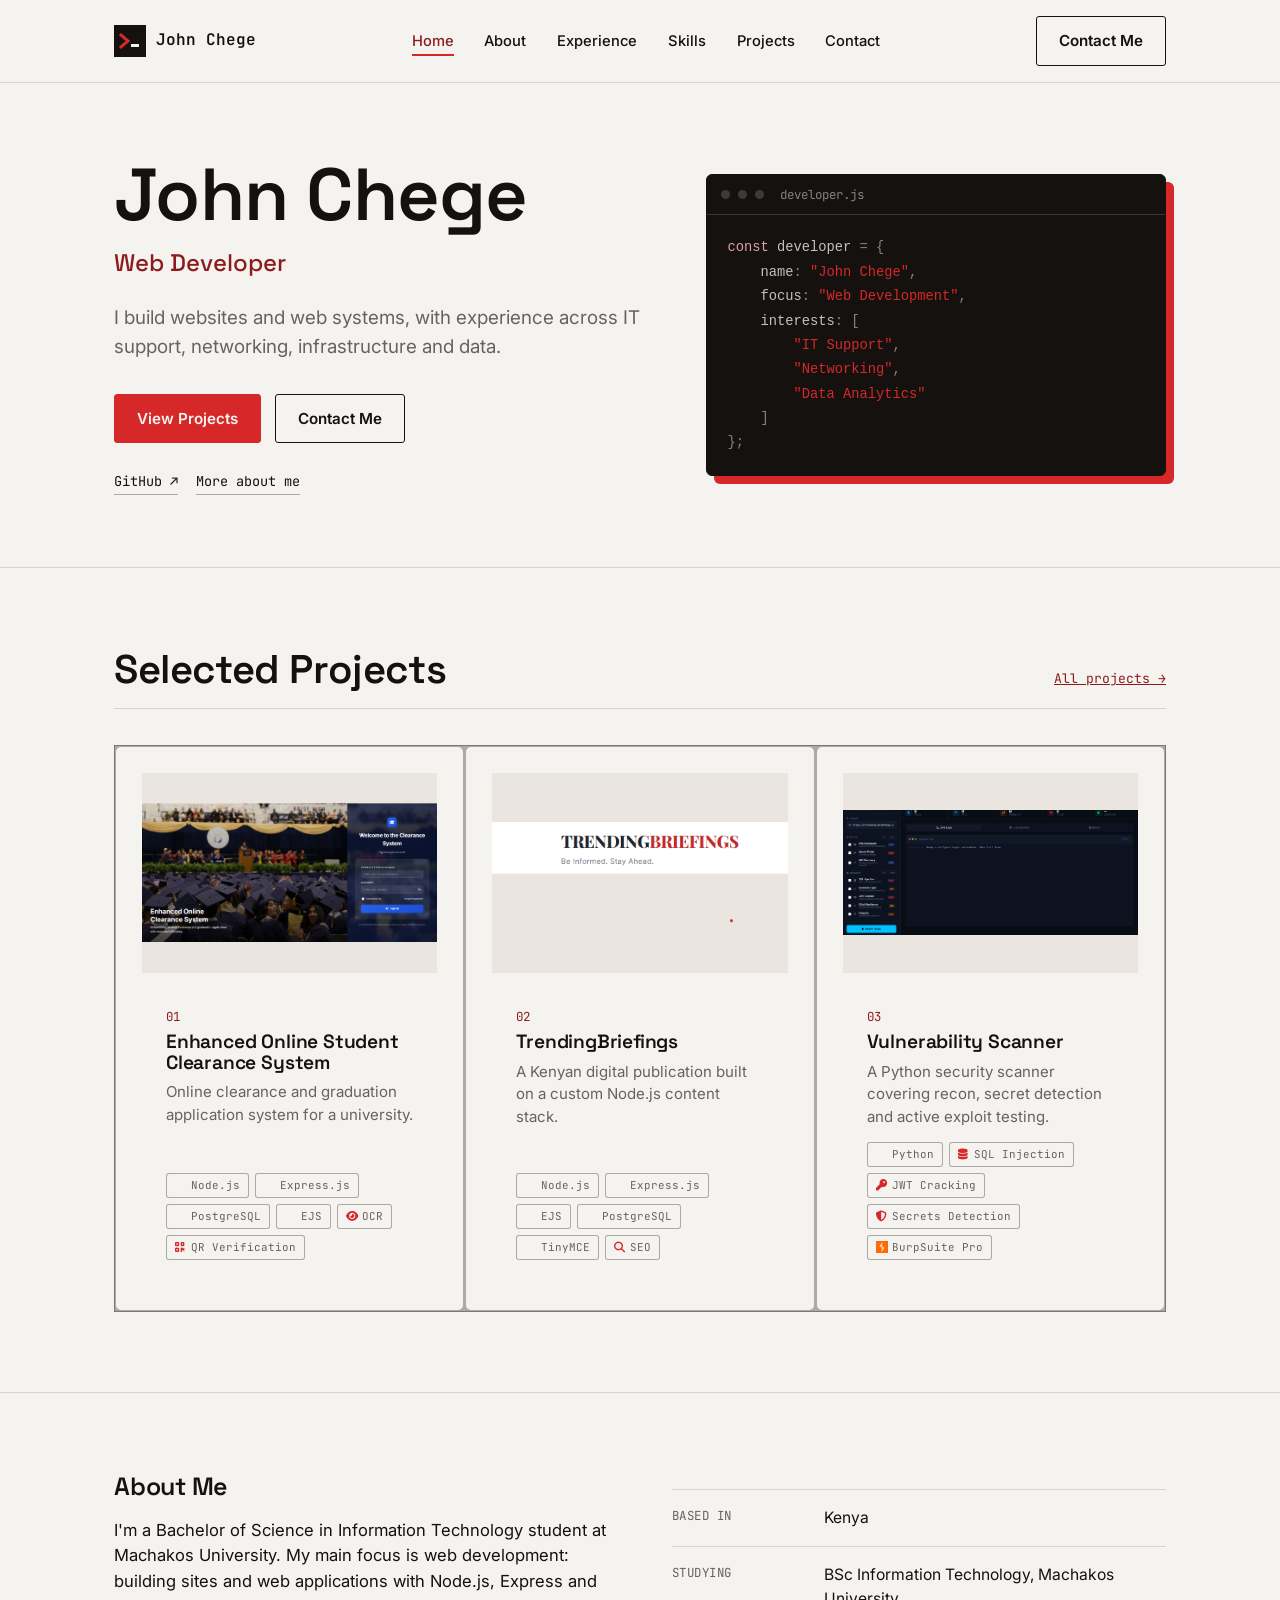
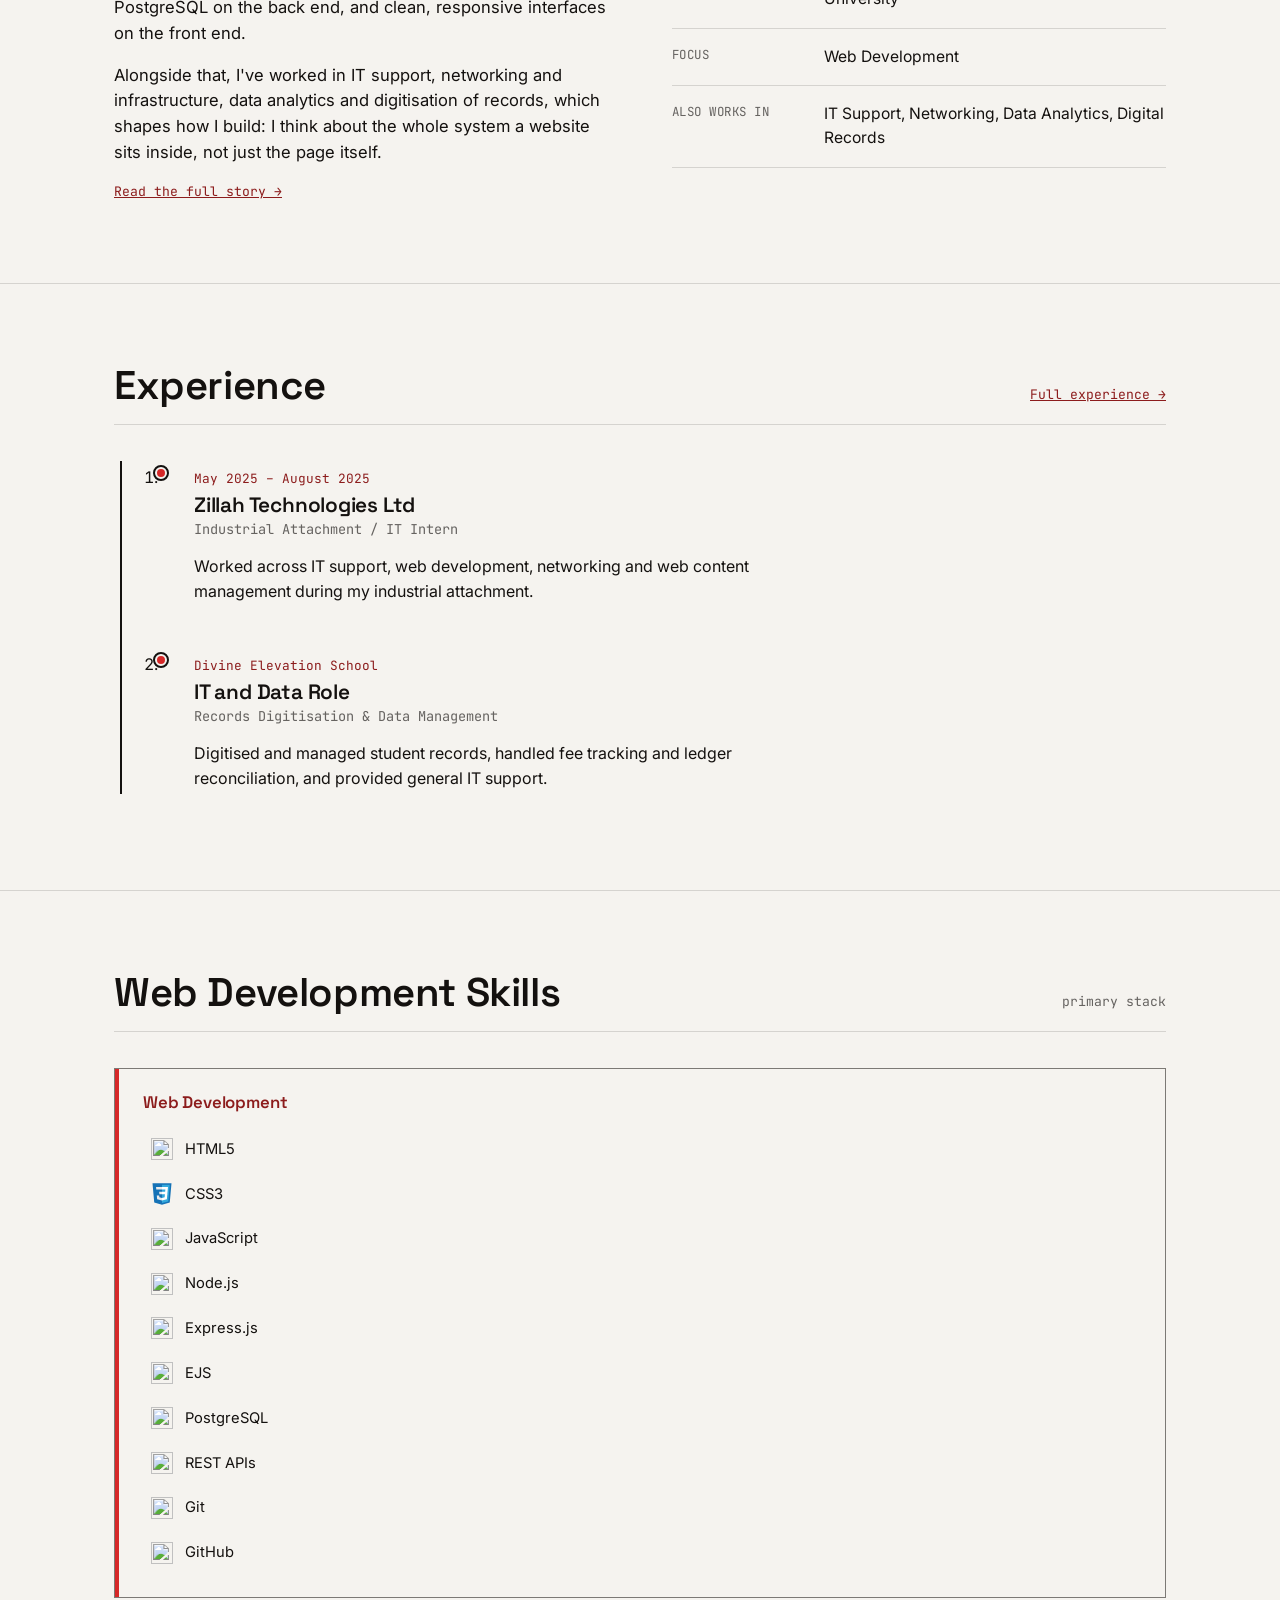
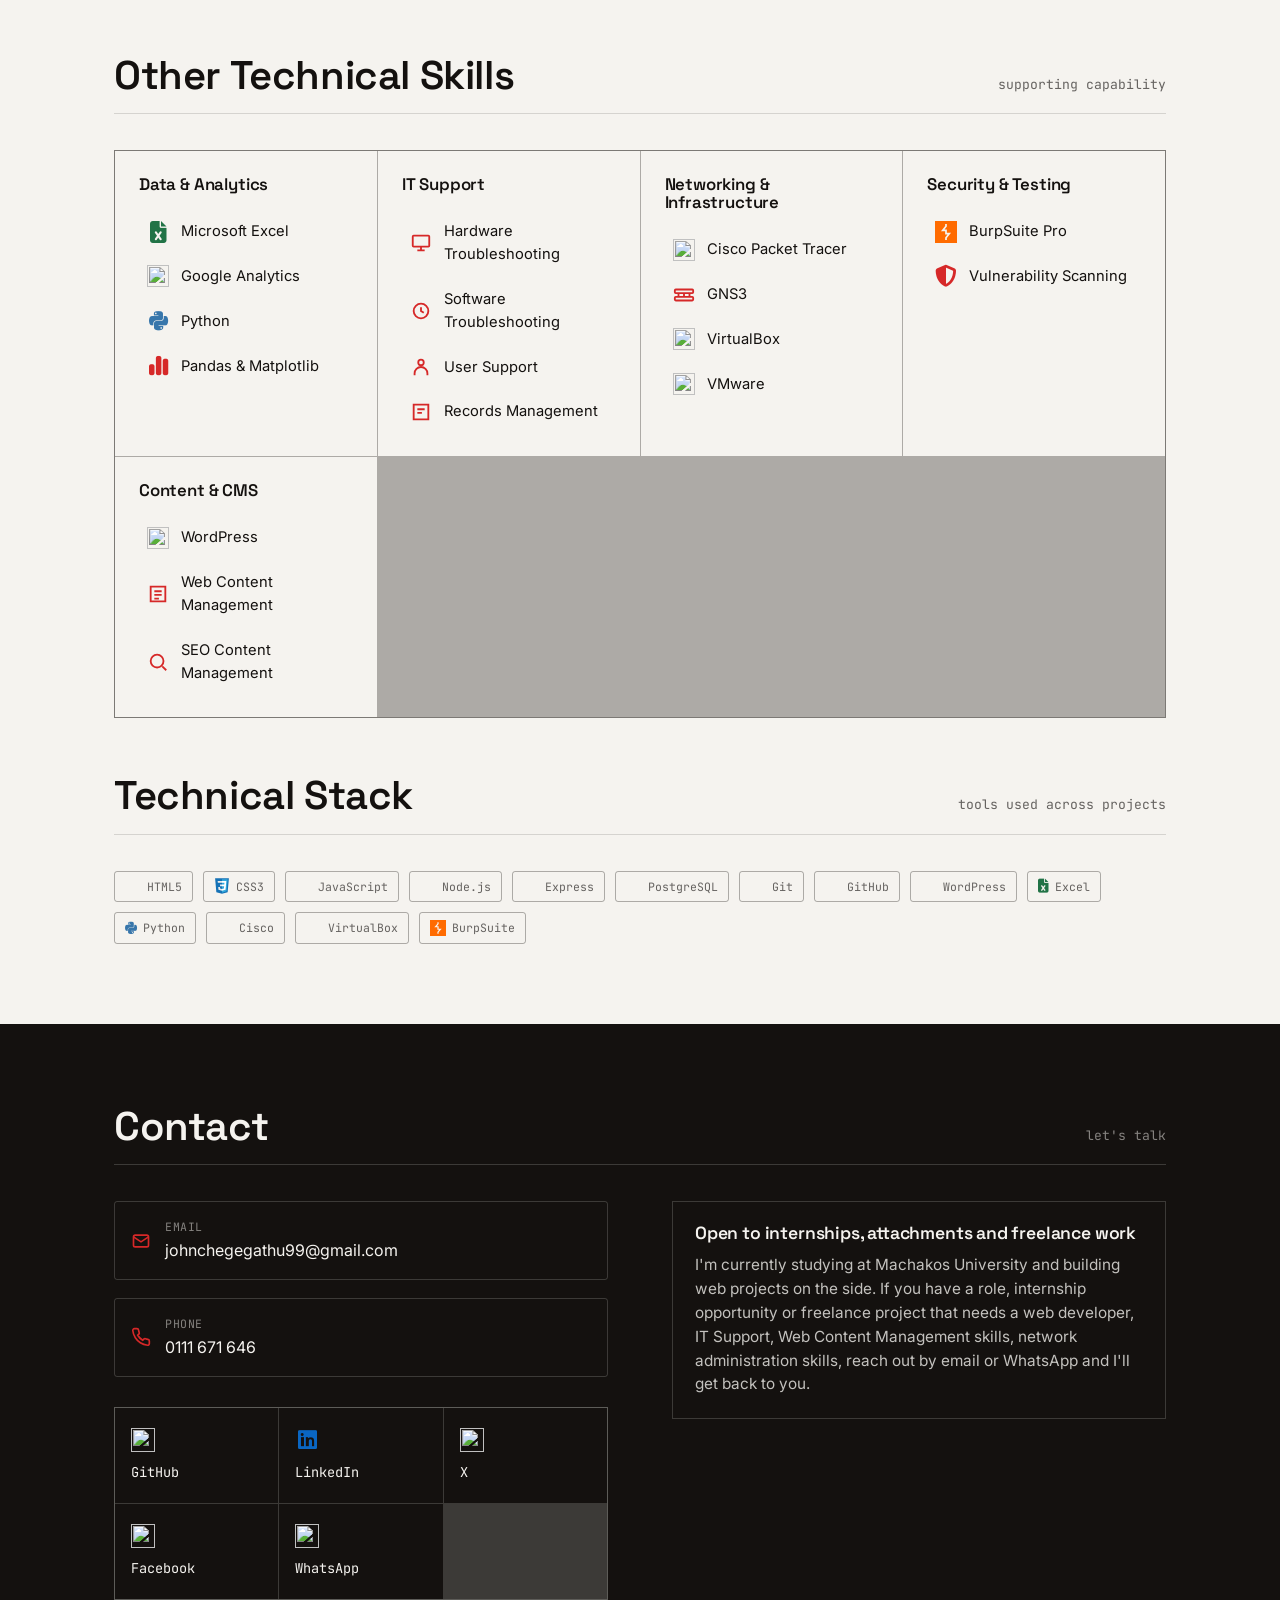
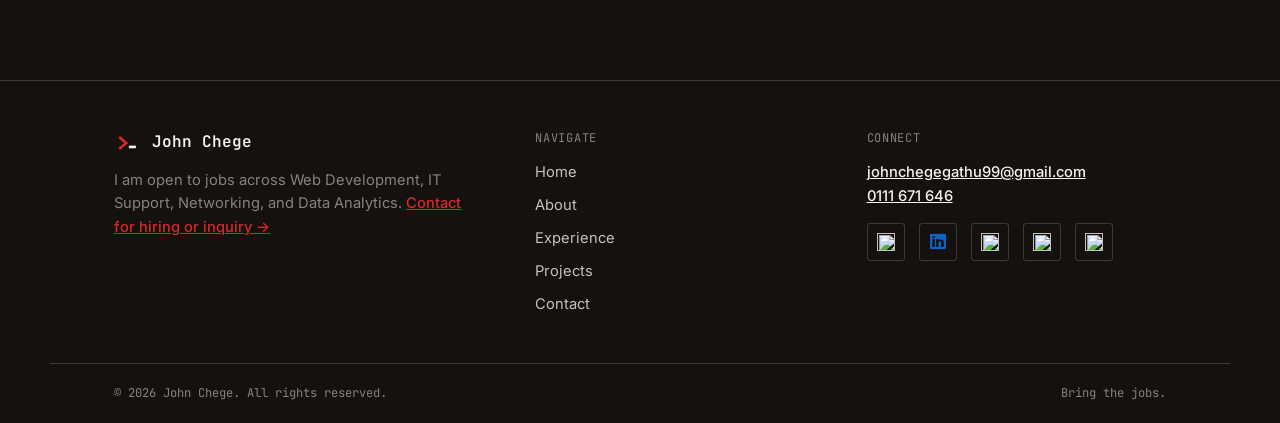
==== commit 409141c6: "yjtkgujhuk,jnhtrh" ====
--- a/index.html
+++ b/index.html
@@ -1,9 +1,9 @@
-﻿<!DOCTYPE html>
+<!DOCTYPE html>
 <html lang="en">
 <head>
   <link rel="canonical" href="https://JohnChege00.github.io/">
   <link rel="stylesheet" href="https://cdnjs.cloudflare.com/ajax/libs/font-awesome/6.5.1/css/all.min.css">
-
+<meta name="google-site-verification" content="s4K16Pu9-JpuJtO31sSzwaS5WoR62UOOzH8f5x6OM_s" />
 <meta charset="UTF-8">
 <meta name="viewport" content="width=device-width, initial-scale=1">
 <title>John Chege - Web Developer in Kenya</title>
@@ -54,7 +54,7 @@
 .project-preview-card .project-image {
   width: 100%;
   height: 100%;
-  object-fit: cover;
+  object-fit: contain;
   display: block;
   transition: transform 0.4s ease;
 }
@@ -546,7 +546,7 @@
 
 <script src="/data/config.js"></script>
 <script src="/data/projects.js"></script>
-
+<script src="/assets/js/main.js"></script>
 <script>
 document.addEventListener('DOMContentLoaded', function() {
     var yearSpan = document.getElementById('current-year');
@@ -652,4 +652,4 @@
 </script>
 
 </body>
-</html>+</html>
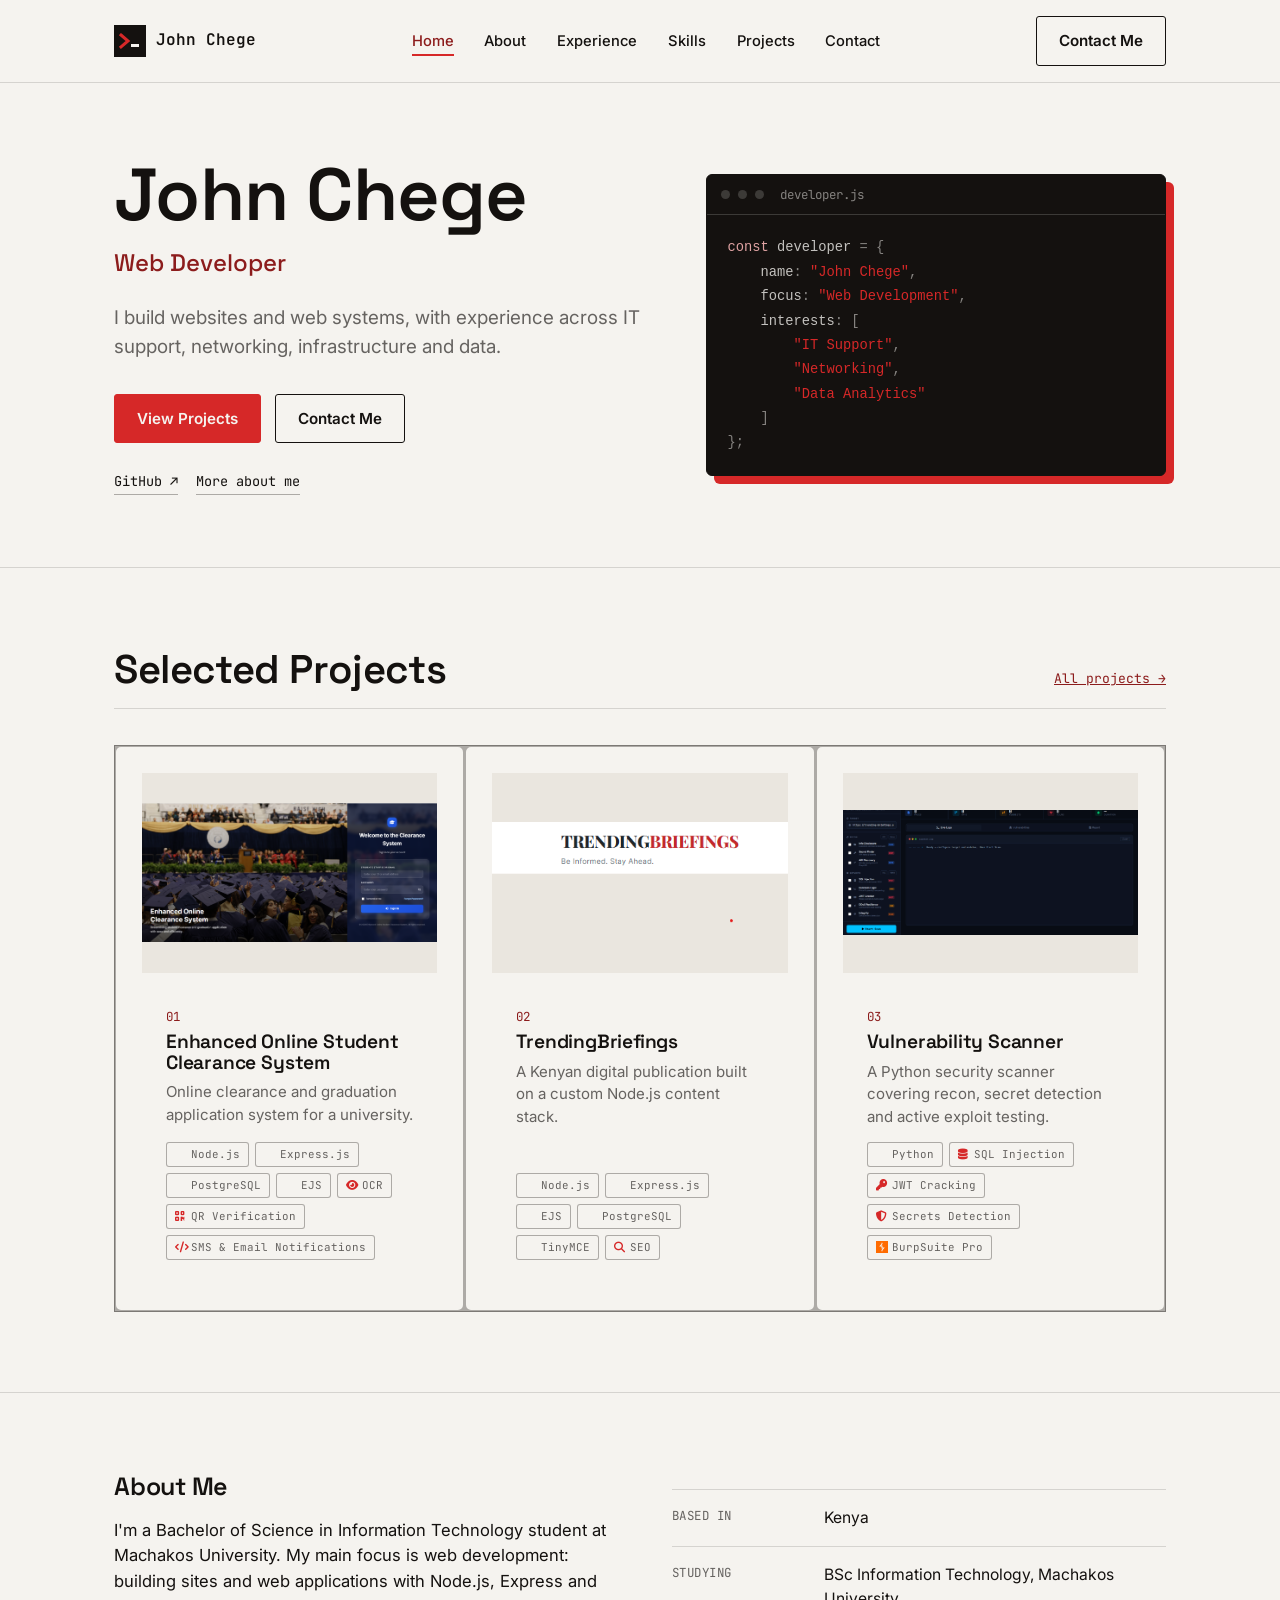
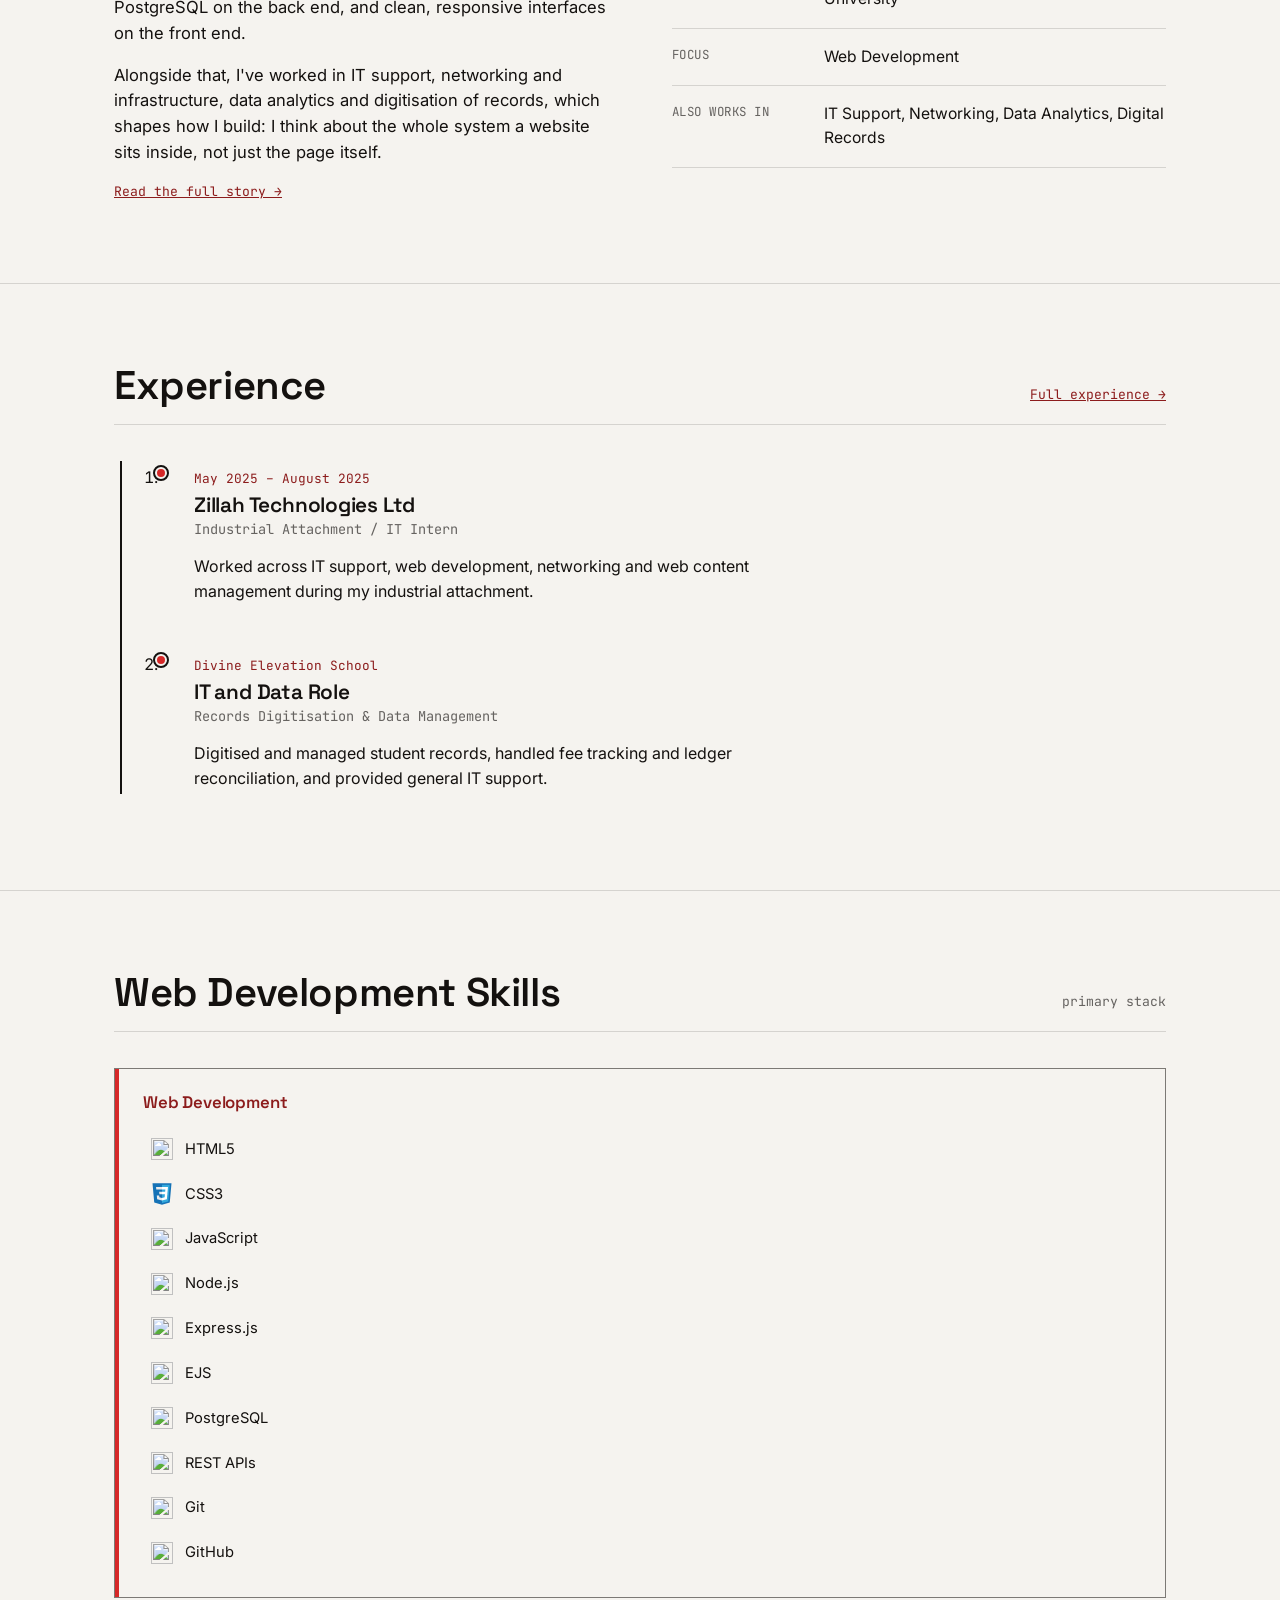
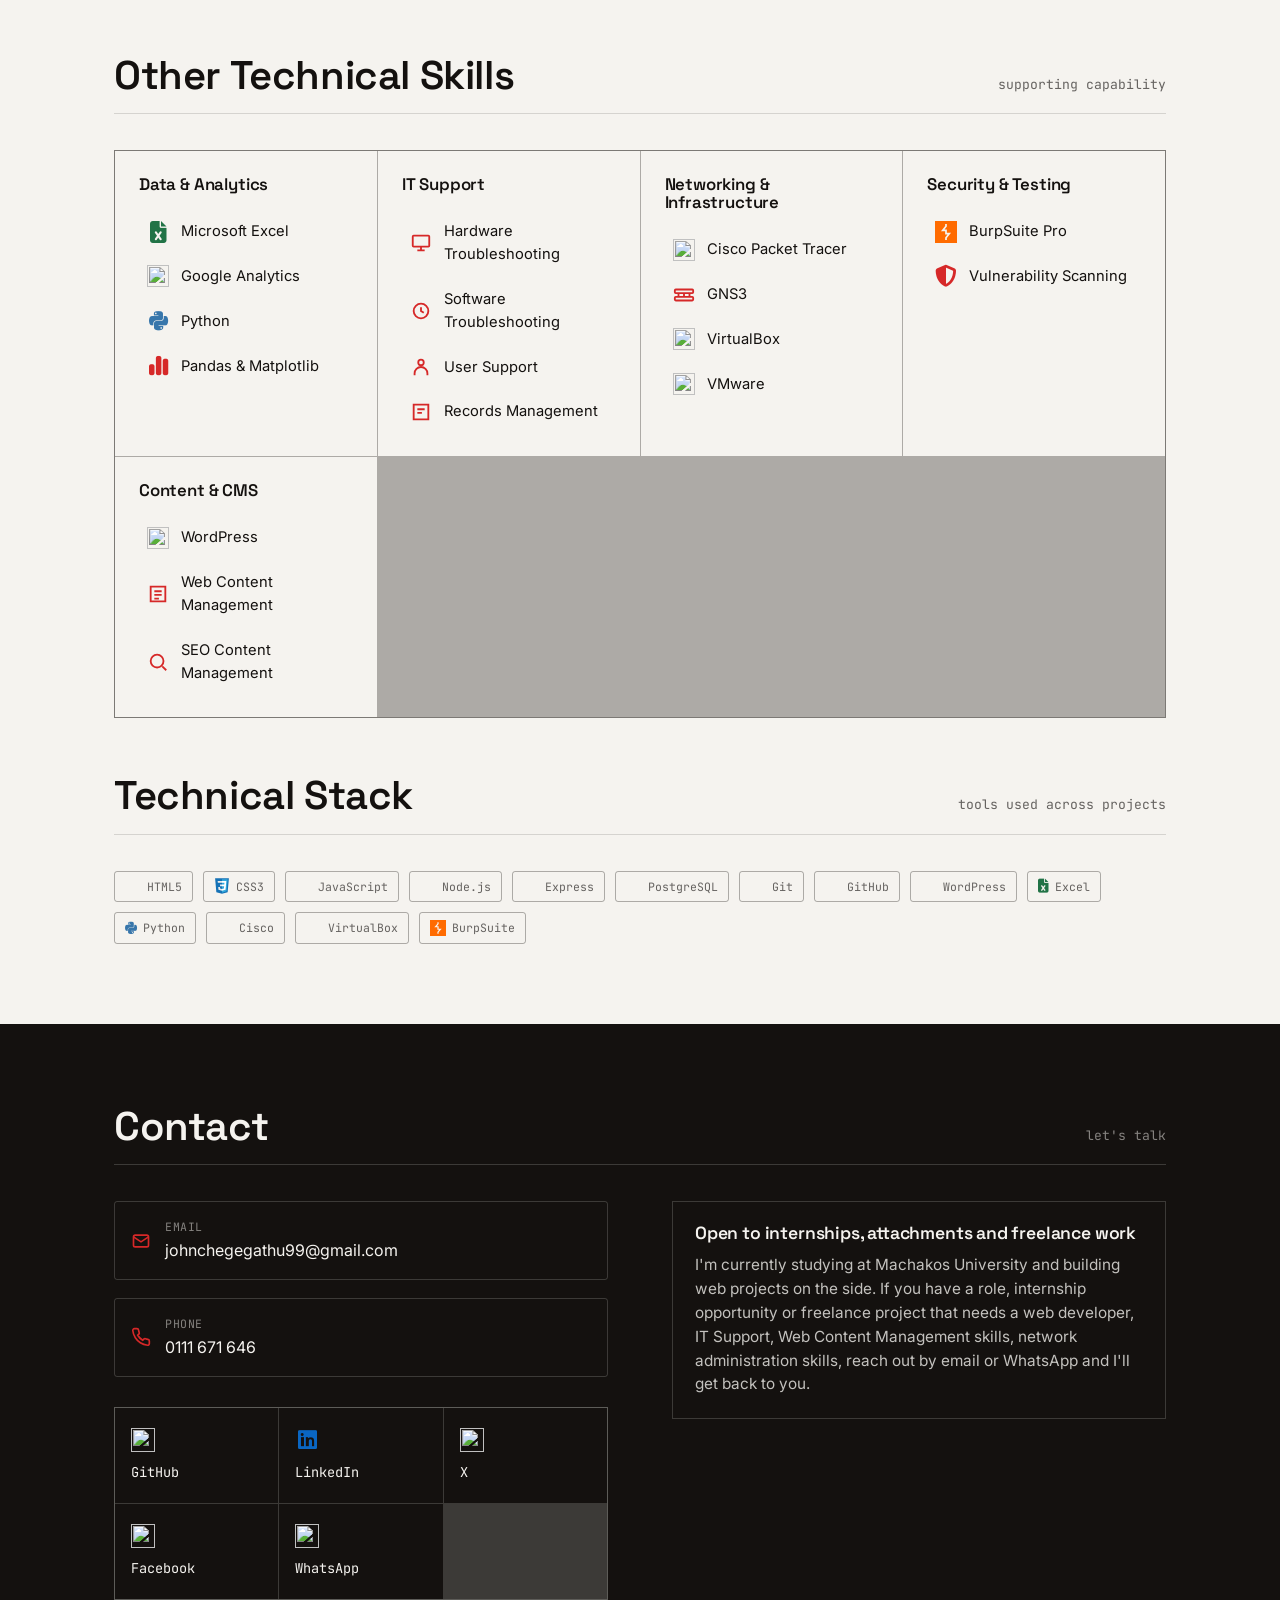
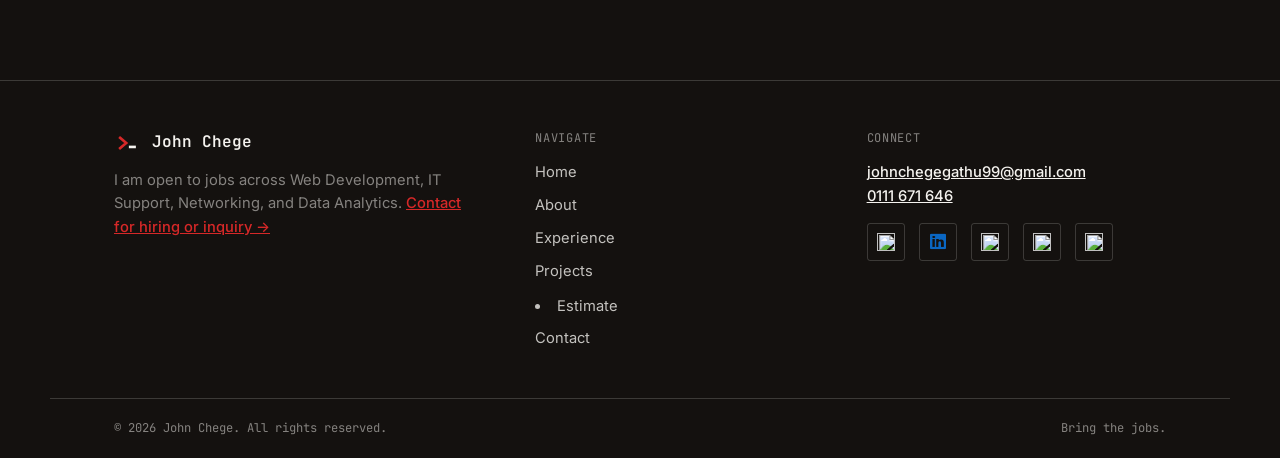
==== commit 189ac561: "Add 'Estimate' link to navigation menu" ====
--- a/index.html
+++ b/index.html
@@ -517,6 +517,7 @@
         <a href="/about">About</a>
         <a href="/experience">Experience</a>
         <a href="/projects">Projects</a>
+        <li><a href="cost-estimator.html">Estimate</a></li>
         <a href="/contact">Contact</a>
       </nav>
     </div>
--- a/assets/css/style.css
+++ b/assets/css/style.css
@@ -1197,4 +1197,242 @@
   width: 22px;
   height: 22px;
   stroke: var(--white);
-}+}
+.estimator-layout {
+  display: grid;
+  grid-template-columns: 1.3fr 1fr;
+  gap: clamp(24px, 4vw, 48px);
+  align-items: start;
+}
+
+@media (max-width: 900px) {
+  .estimator-layout {
+    grid-template-columns: 1fr;
+  }
+}
+
+.estimator-field {
+  margin-bottom: 30px;
+}
+
+.estimator-field-label {
+  display: block;
+  font-family: var(--font-mono);
+  font-size: 0.78rem;
+  text-transform: uppercase;
+  letter-spacing: 0.05em;
+  color: var(--ink-soft);
+  margin-bottom: 14px;
+}
+
+.estimator-option-list {
+  display: grid;
+  gap: 1px;
+  background: var(--line-strong);
+  border: 1px solid var(--line-strong);
+  grid-template-columns: repeat(auto-fill, minmax(220px, 1fr));
+}
+
+.estimator-option {
+  background: var(--white);
+  display: flex;
+  gap: 10px;
+  padding: 14px;
+  cursor: pointer;
+  transition: background var(--dur-1) var(--ease);
+}
+
+.estimator-option:hover {
+  background: var(--white-dim);
+}
+
+.estimator-option input {
+  margin-top: 3px;
+  accent-color: var(--red);
+  flex: none;
+}
+
+.estimator-option:has(input:checked) {
+  background: var(--white-dim);
+  box-shadow: inset 3px 0 0 var(--red);
+}
+
+.estimator-option-body {
+  display: flex;
+  flex-direction: column;
+  gap: 4px;
+}
+
+.estimator-option-title {
+  font-weight: 600;
+  font-size: 0.94rem;
+}
+
+.estimator-option-desc {
+  font-size: 0.82rem;
+  color: var(--ink-soft);
+  line-height: 1.4;
+}
+
+.estimator-check-list {
+  display: grid;
+  grid-template-columns: repeat(auto-fill, minmax(230px, 1fr));
+  gap: 10px;
+}
+
+.estimator-check {
+  display: flex;
+  align-items: flex-start;
+  gap: 10px;
+  border: 1px solid var(--line-strong);
+  padding: 12px 14px;
+  border-radius: var(--radius-s);
+  cursor: pointer;
+  font-size: 0.92rem;
+  transition: border-color var(--dur-1) var(--ease), background var(--dur-1) var(--ease);
+}
+
+.estimator-check:hover {
+  border-color: var(--black);
+}
+
+.estimator-check:has(input:checked) {
+  border-color: var(--red);
+  background: rgba(214, 40, 40, 0.05);
+}
+
+.estimator-check input {
+  accent-color: var(--red);
+  margin-top: 2px;
+  flex: none;
+}
+
+.estimator-pages-control {
+  display: flex;
+  align-items: center;
+  gap: 14px;
+  max-width: 260px;
+}
+
+.estimator-pages-control input[type="number"] {
+  width: 90px;
+  padding: 10px 12px;
+  font-family: var(--font-mono);
+  font-size: 1rem;
+  border: 1.5px solid var(--black);
+  border-radius: var(--radius-s);
+  background: var(--white);
+  color: var(--black);
+}
+
+.estimator-pages-note {
+  font-size: 0.85rem;
+  color: var(--ink-soft);
+}
+
+.estimator-result {
+  border: 1px solid var(--black);
+  padding: 24px;
+  position: sticky;
+  top: 90px;
+}
+
+.estimator-result-label {
+  font-family: var(--font-mono);
+  font-size: 0.78rem;
+  text-transform: uppercase;
+  letter-spacing: 0.05em;
+  color: var(--ink-soft);
+  margin-bottom: 6px;
+}
+
+.estimator-result-type {
+  font-family: var(--font-mono);
+  font-size: 0.85rem;
+  color: var(--red-dark);
+  margin-bottom: 18px;
+}
+
+.estimator-result-amount {
+  font-family: var(--font-display);
+  font-size: clamp(1.6rem, 3vw, 2.1rem);
+  line-height: 1.2;
+  margin-bottom: 4px;
+}
+
+.estimator-result-usd {
+  font-family: var(--font-mono);
+  font-size: 0.85rem;
+  color: var(--ink-soft);
+  margin-bottom: 22px;
+}
+
+.estimator-breakdown {
+  border-top: 1px solid var(--line);
+  padding-top: 16px;
+  margin-bottom: 22px;
+  display: grid;
+  gap: 10px;
+}
+
+.estimator-breakdown li {
+  display: flex;
+  justify-content: space-between;
+  gap: 12px;
+  font-size: 0.86rem;
+}
+
+.estimator-breakdown-amount {
+  font-family: var(--font-mono);
+  color: var(--ink-soft);
+  white-space: nowrap;
+}
+
+.estimator-disclaimer {
+  font-size: 0.78rem;
+  color: var(--ink-soft);
+  margin-top: 18px;
+  line-height: 1.5;
+}
+
+.faq-list {
+  border-top: 1px solid var(--line);
+}
+
+.faq-item {
+  border-bottom: 1px solid var(--line);
+}
+
+.faq-item summary {
+  padding: 18px 4px;
+  cursor: pointer;
+  font-weight: 600;
+  font-size: 1rem;
+  display: flex;
+  justify-content: space-between;
+  align-items: center;
+  list-style: none;
+}
+
+.faq-item summary::-webkit-details-marker {
+  display: none;
+}
+
+.faq-item summary::after {
+  content: "+";
+  font-family: var(--font-mono);
+  color: var(--red-dark);
+  font-size: 1.2rem;
+  flex: none;
+  margin-left: 12px;
+}
+
+.faq-item[open] summary::after {
+  content: "\2212";
+}
+
+.faq-item p {
+  padding: 0 4px 18px;
+  max-width: 68ch;
+  color: var(--ink-soft);
+}
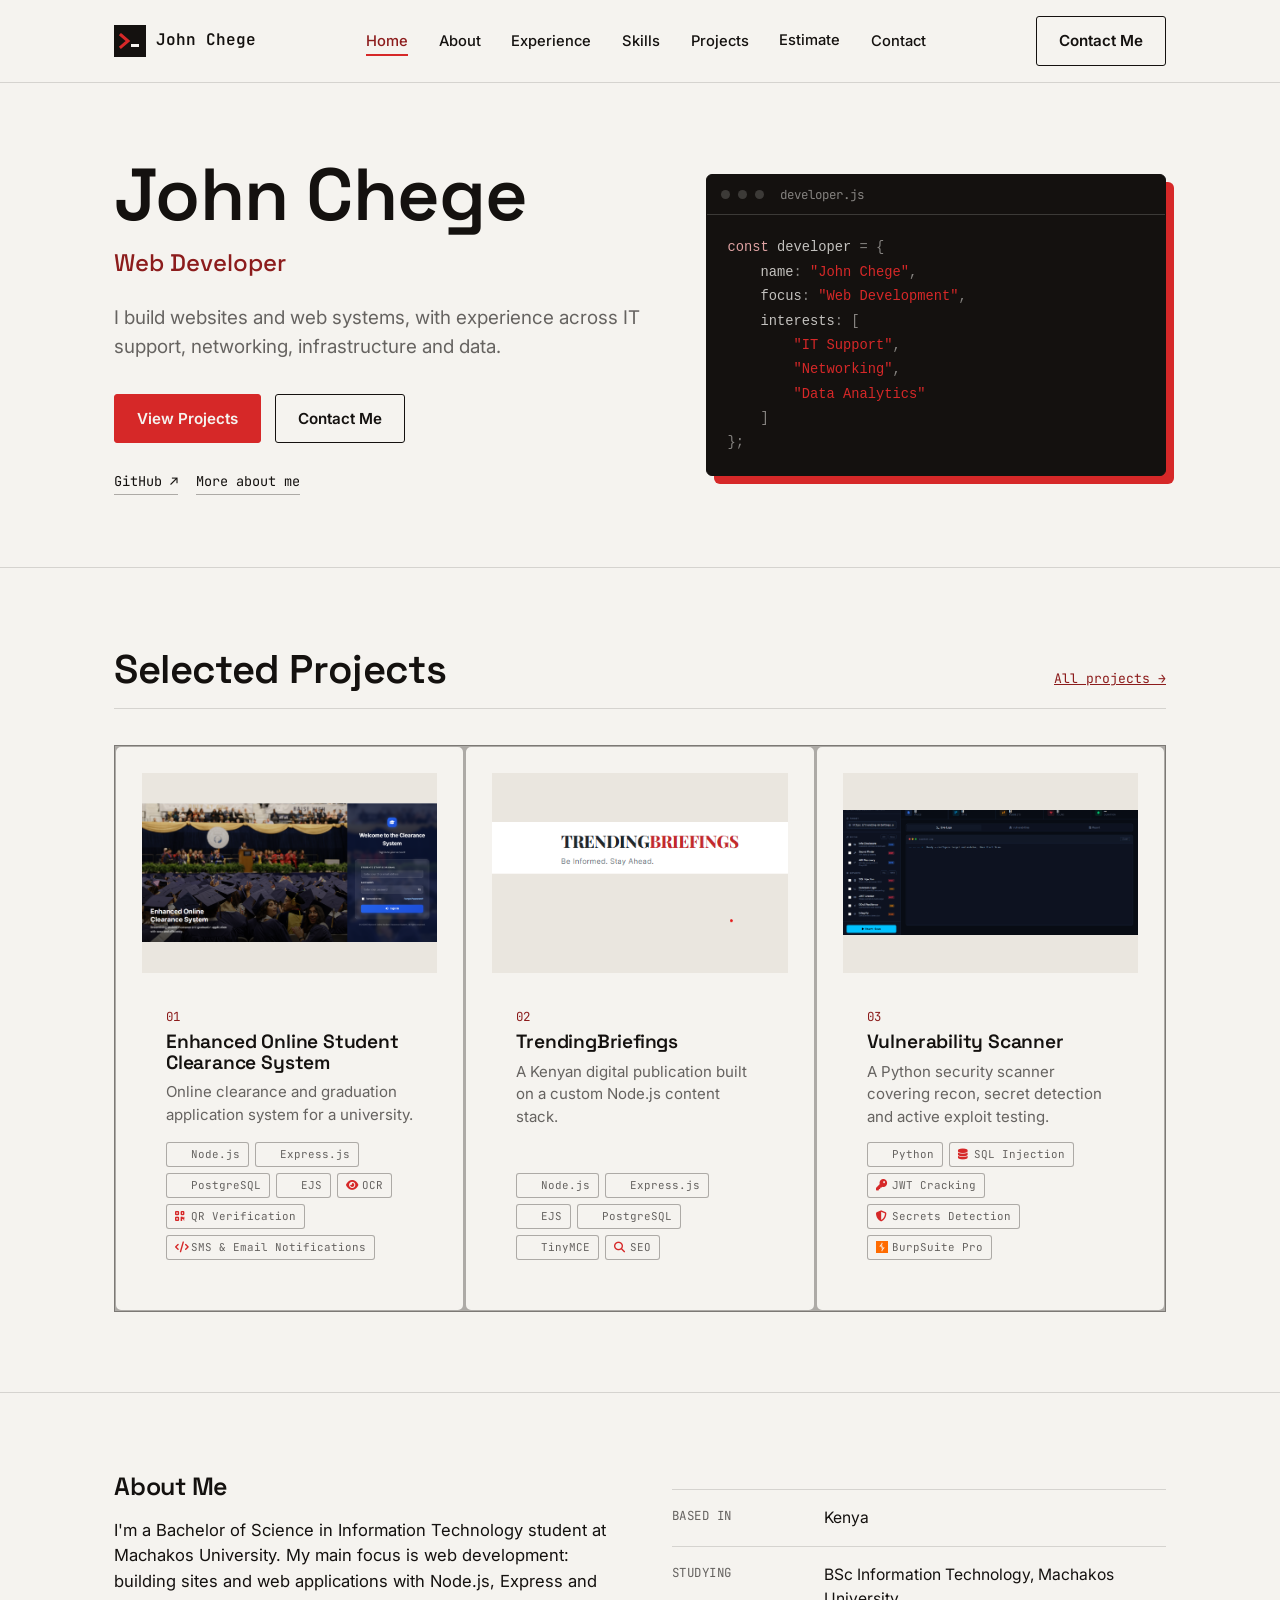
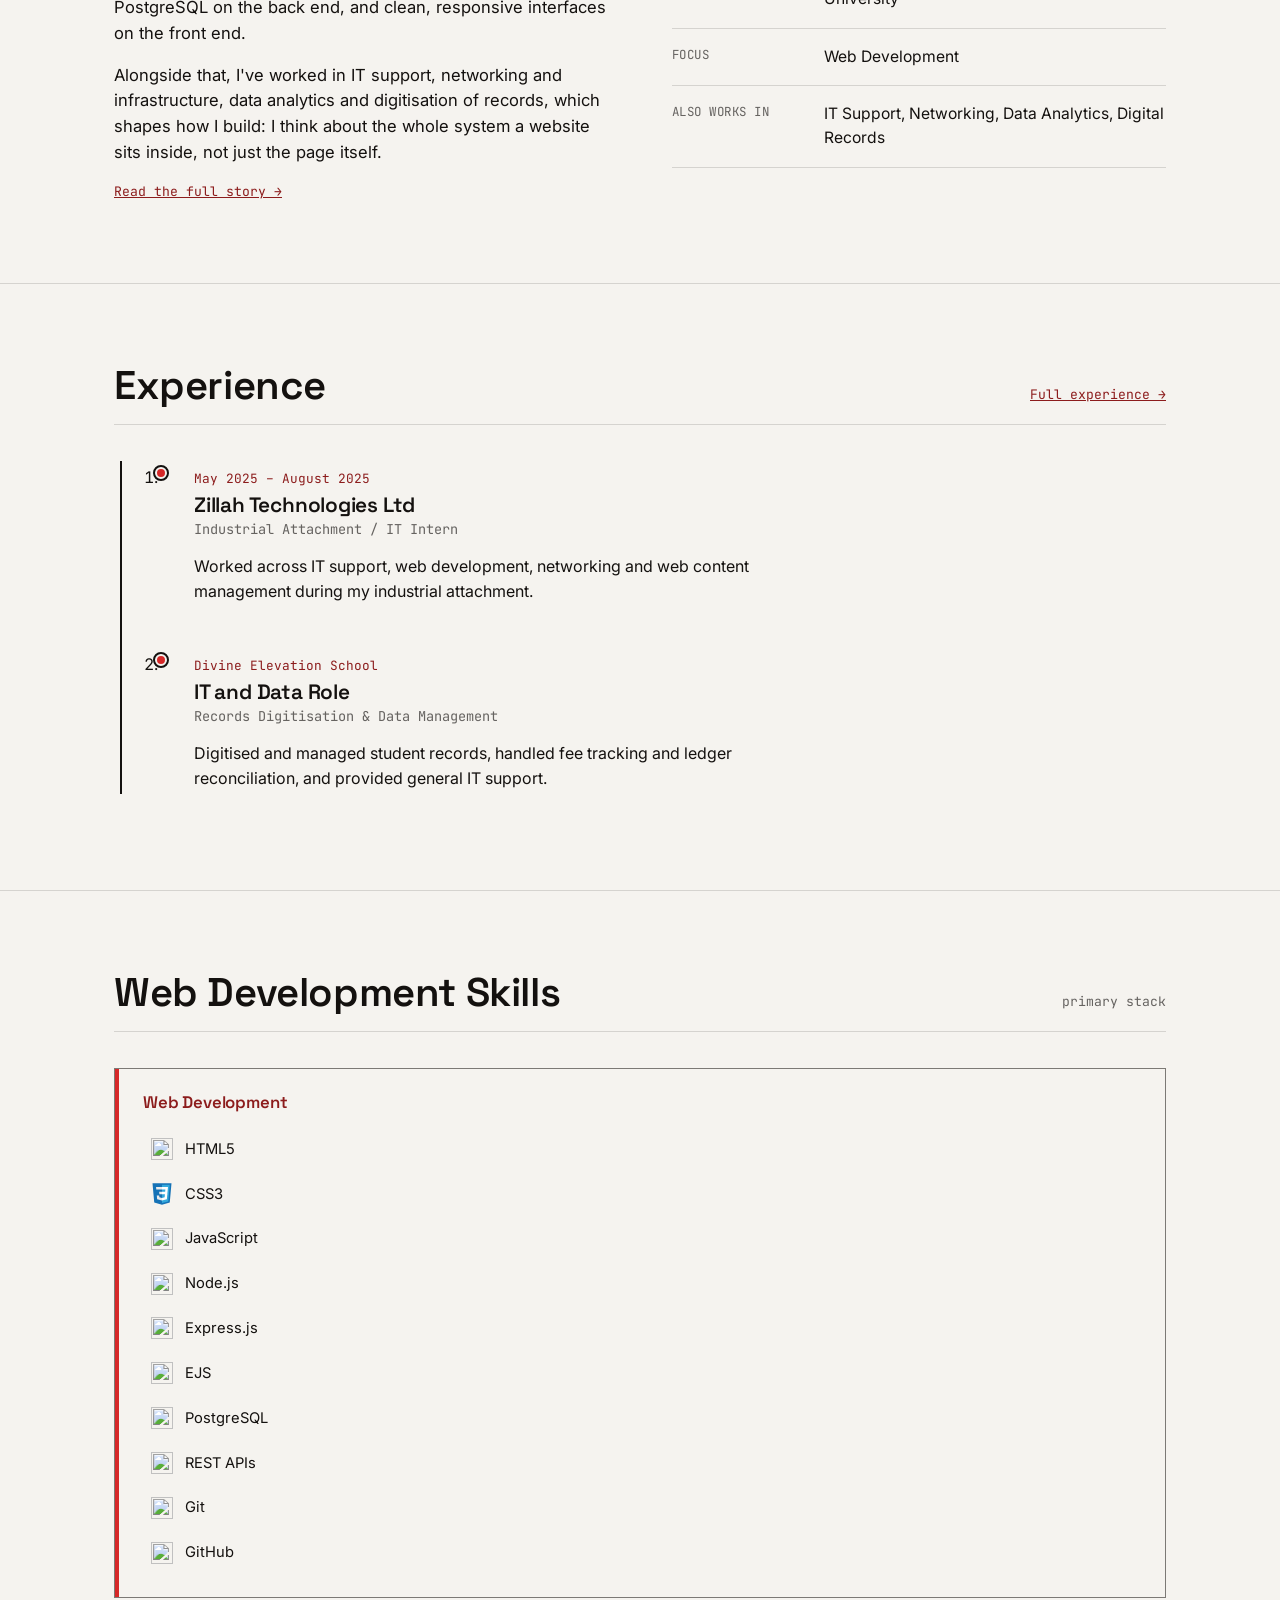
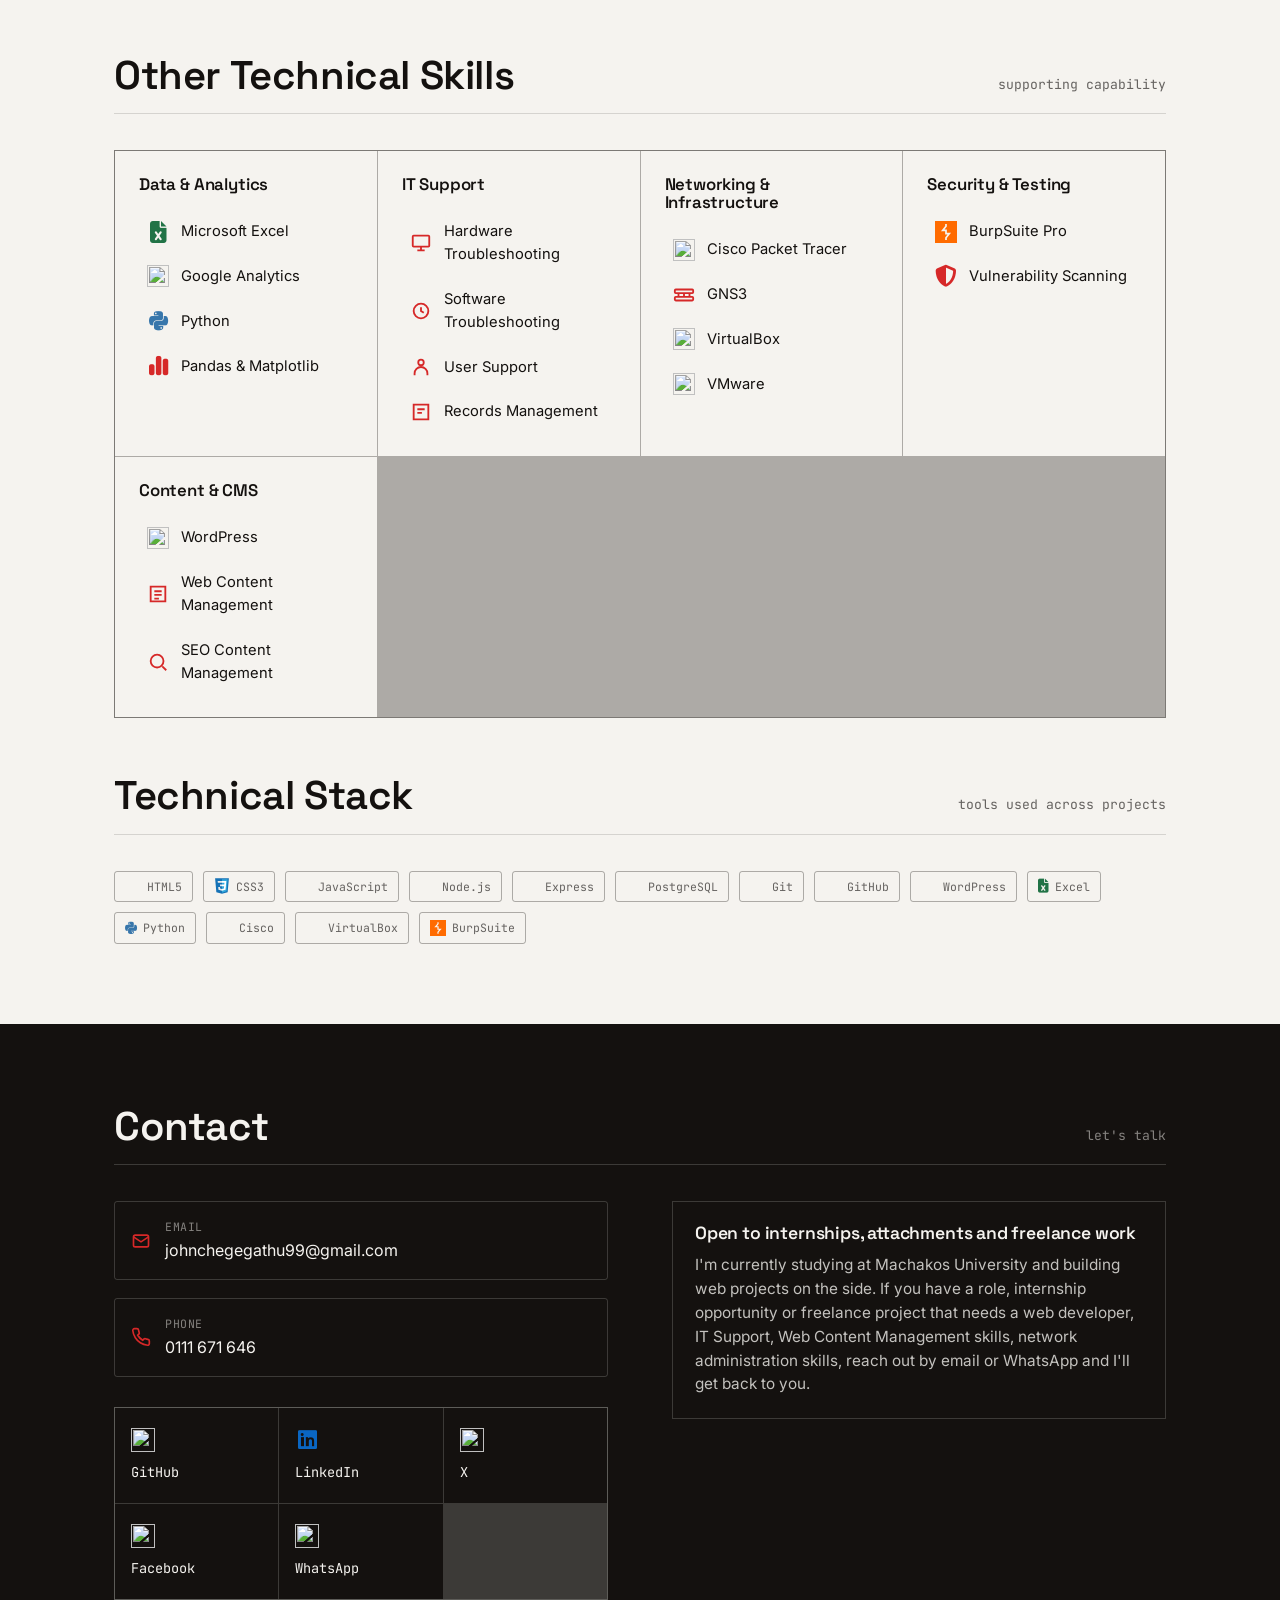
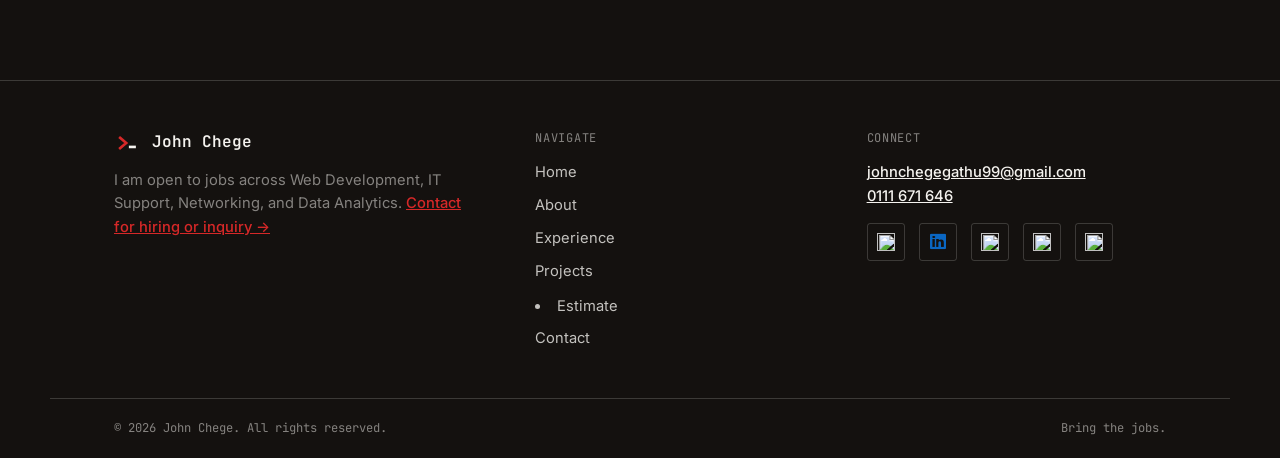
==== commit 146c7cd2: "Add 'Estimate' link to navigation menu" ====
--- a/index.html
+++ b/index.html
@@ -216,6 +216,7 @@
         <li><a href="/experience">Experience</a></li>
         <li><a href="/#skills">Skills</a></li>
         <li><a href="/projects">Projects</a></li>
+        <a href="cost-estimator.html">Estimate</a>
         <li><a href="/contact">Contact</a></li>
       </ul>
     </nav>
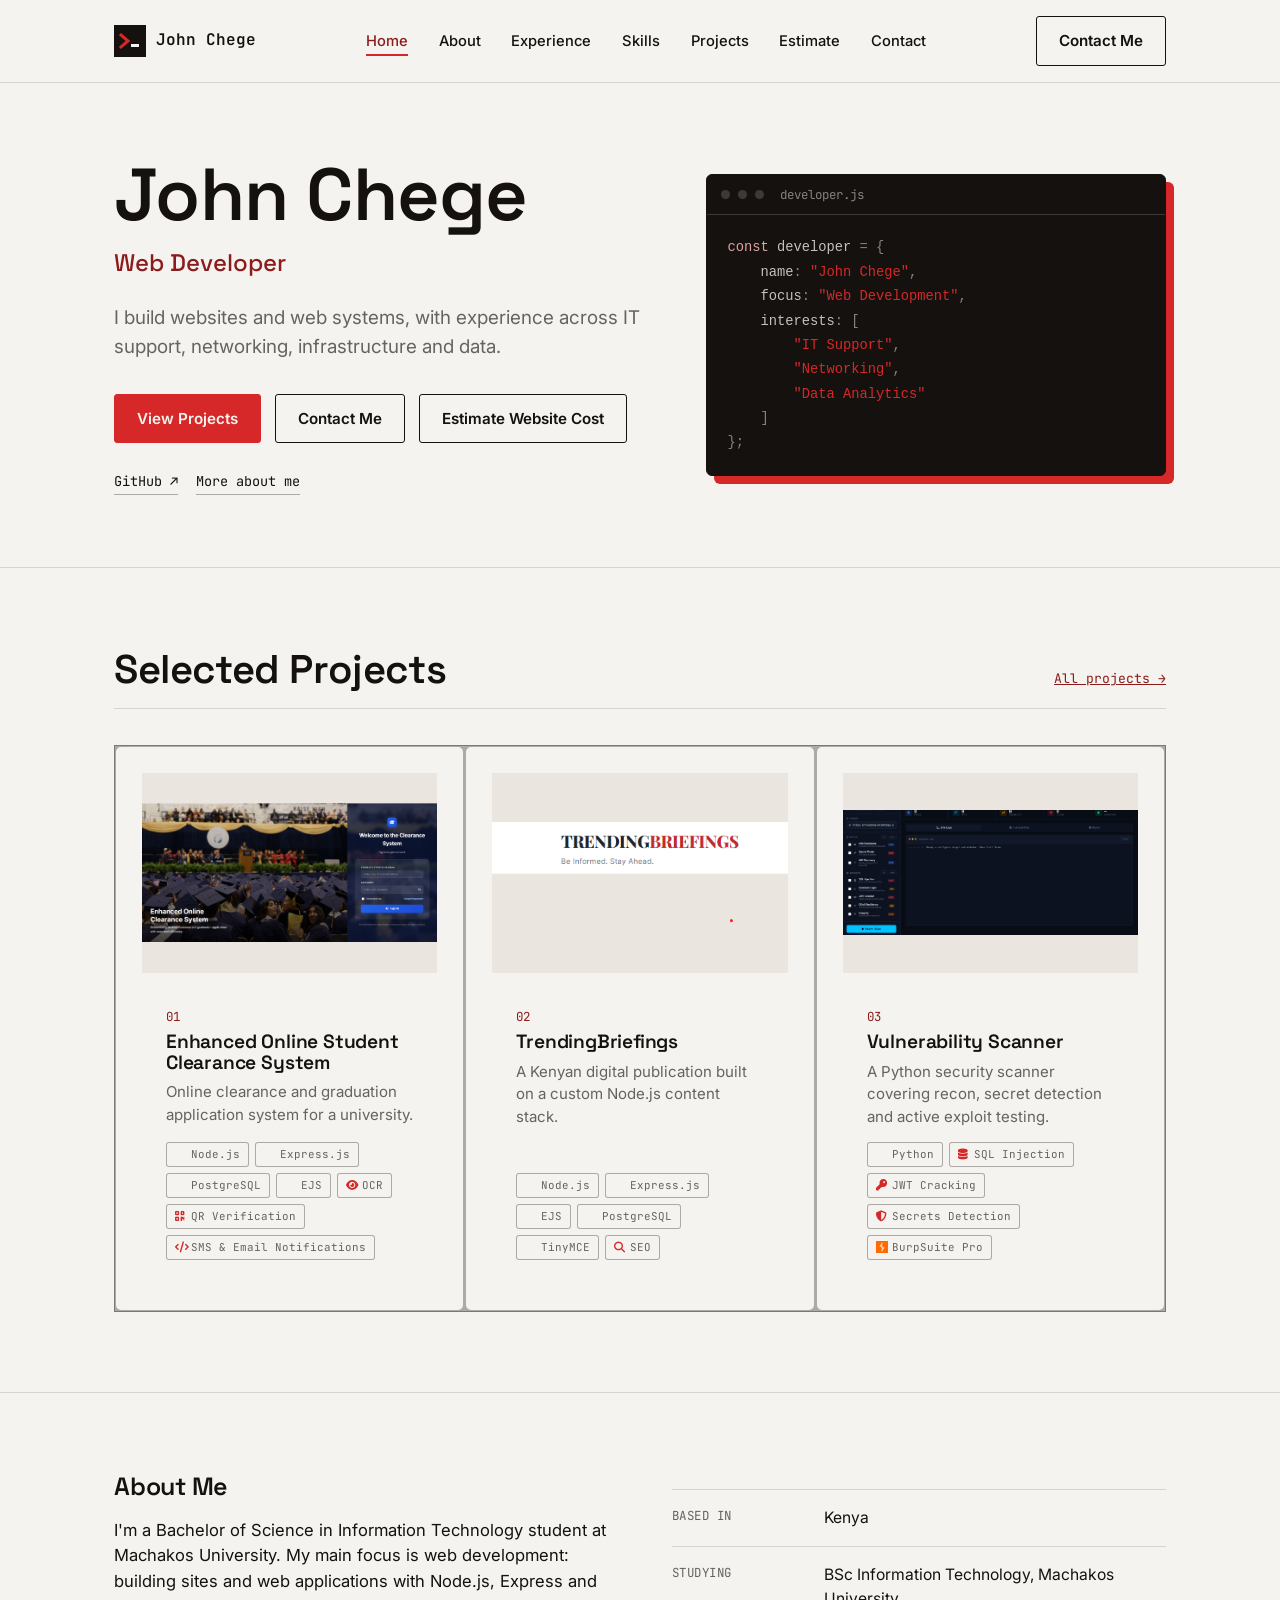
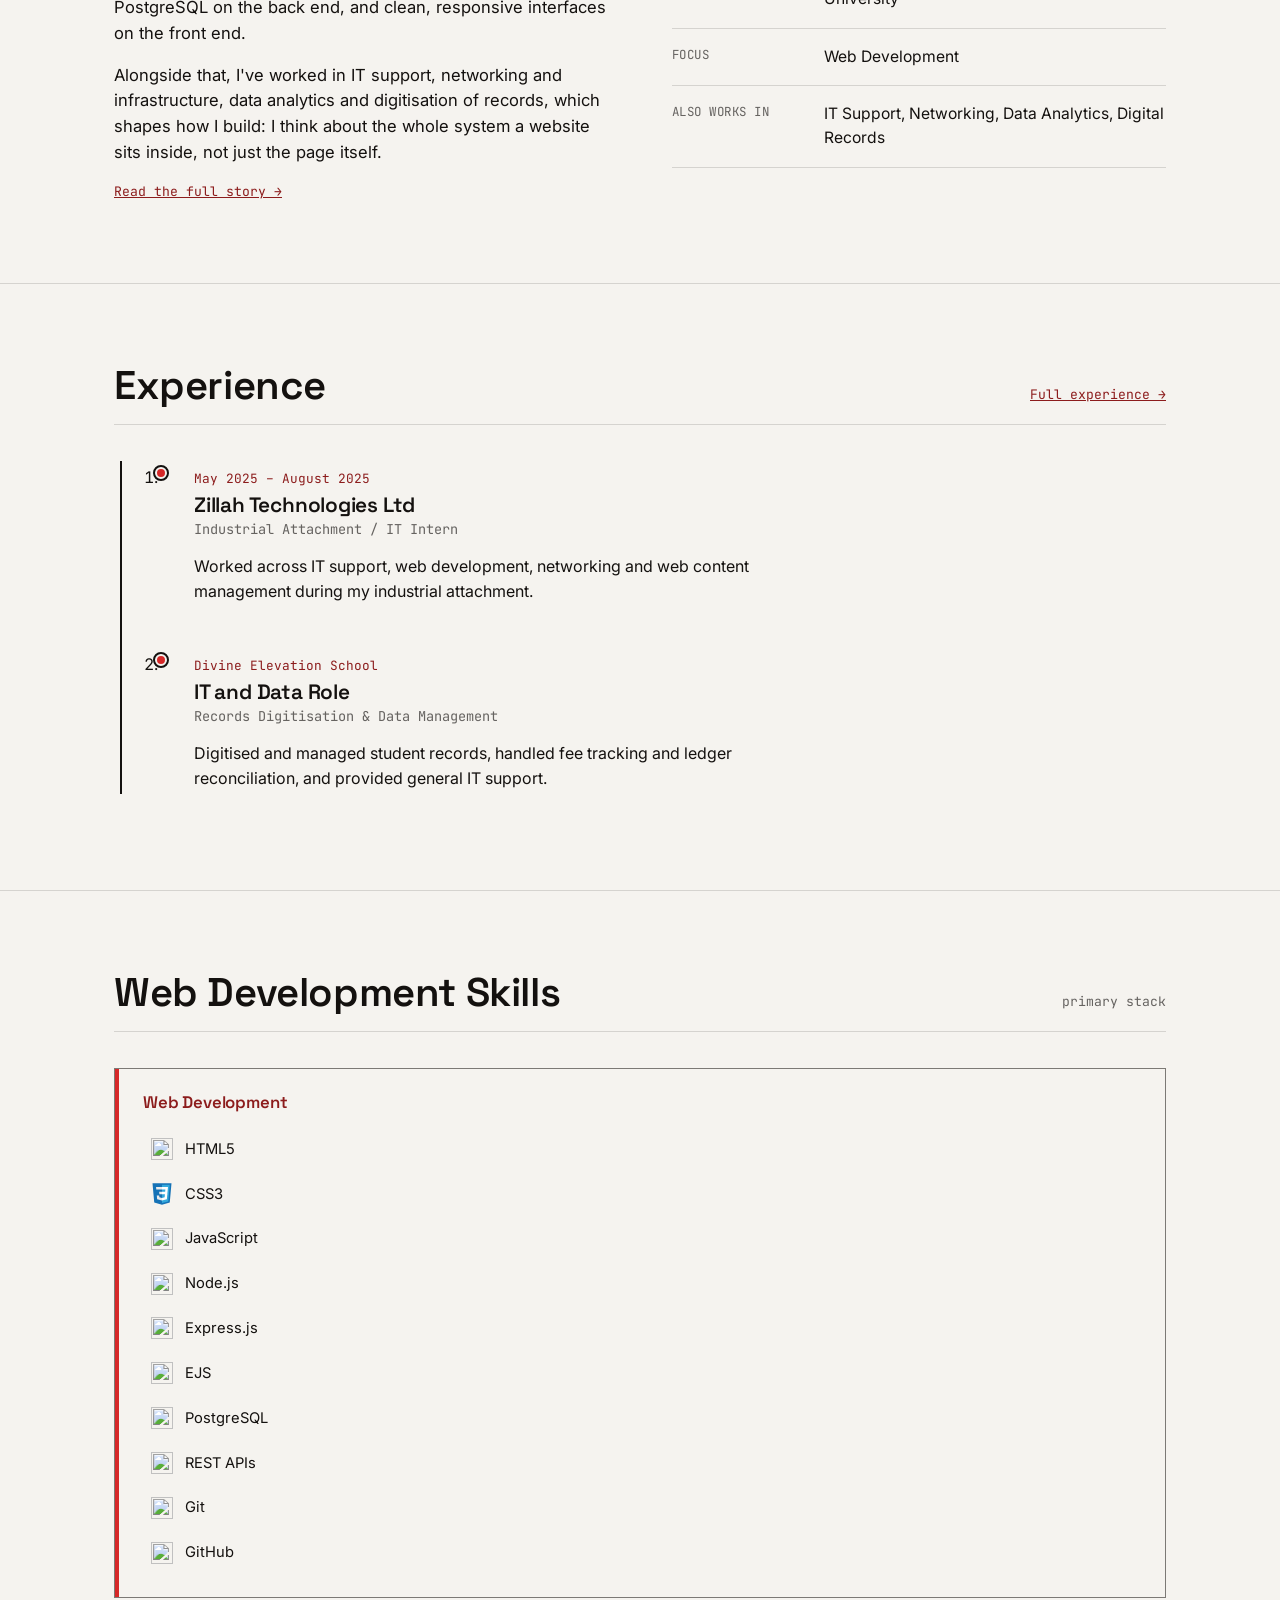
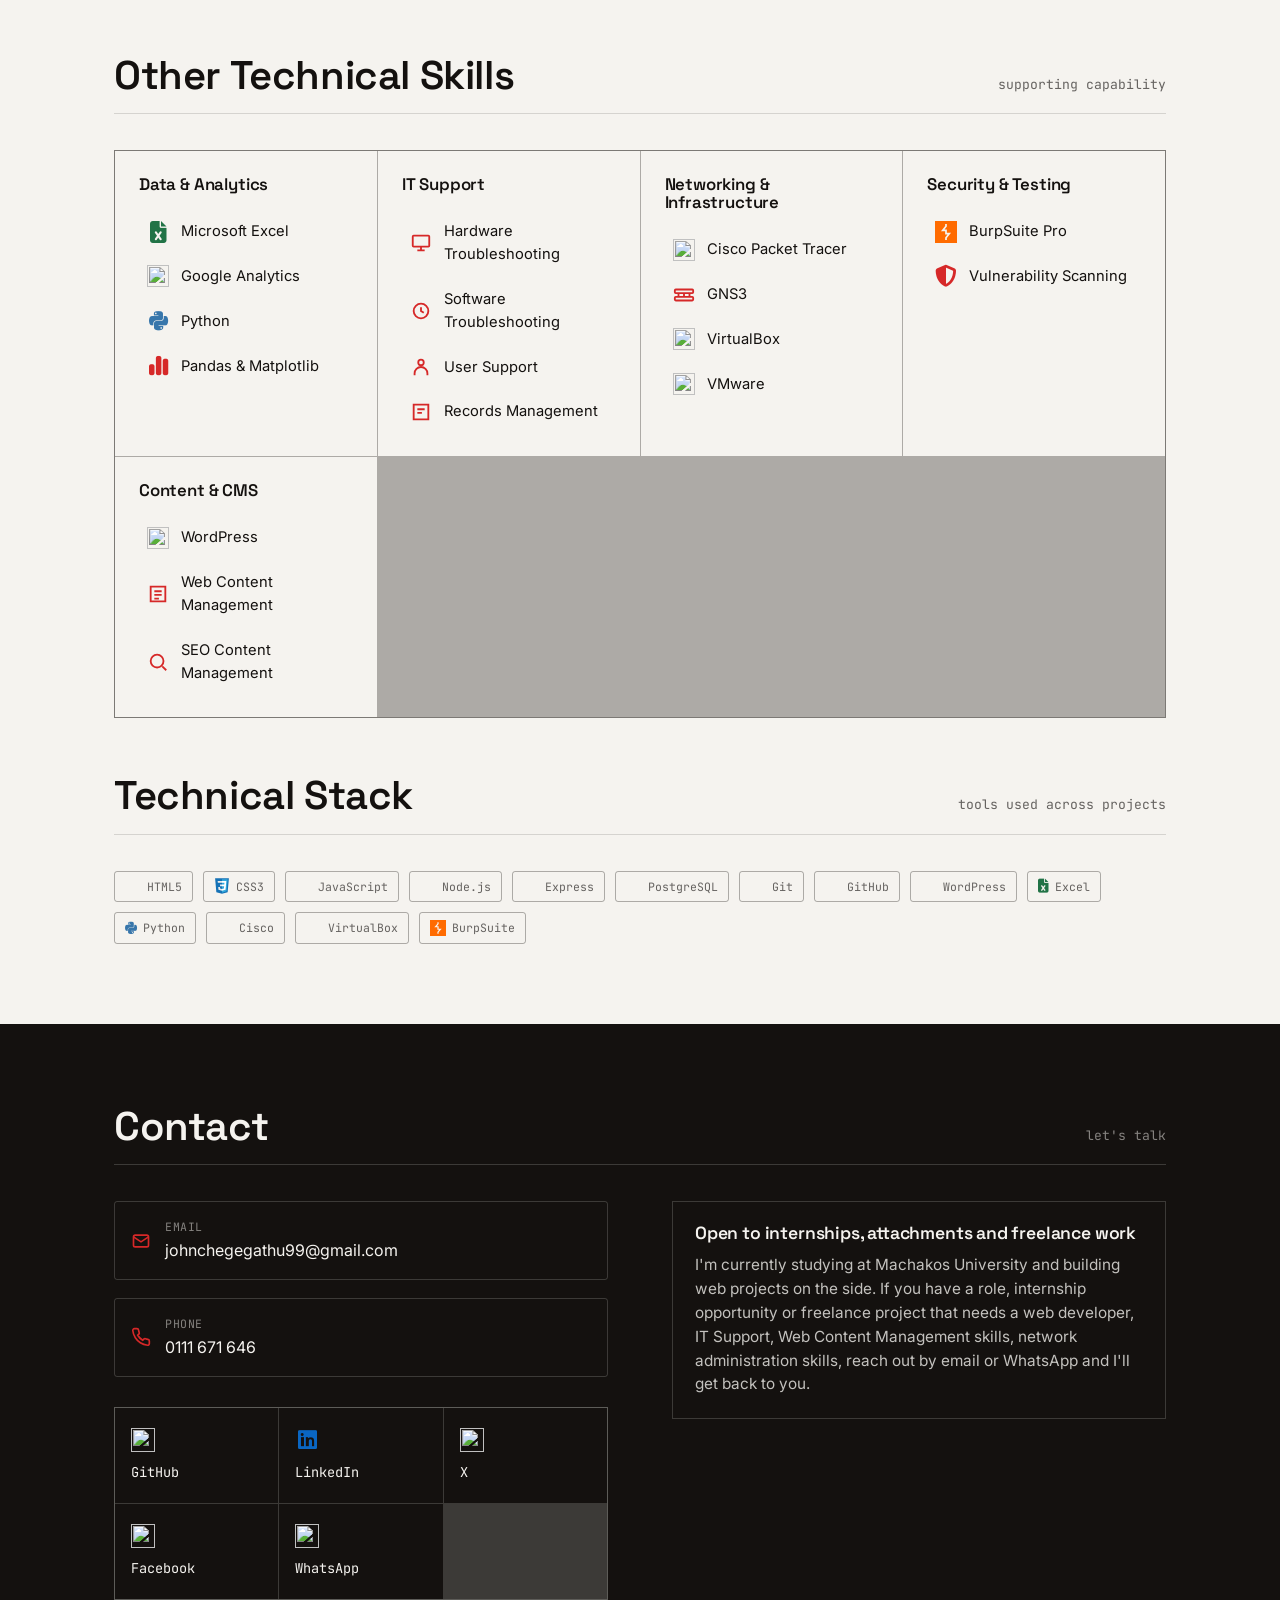
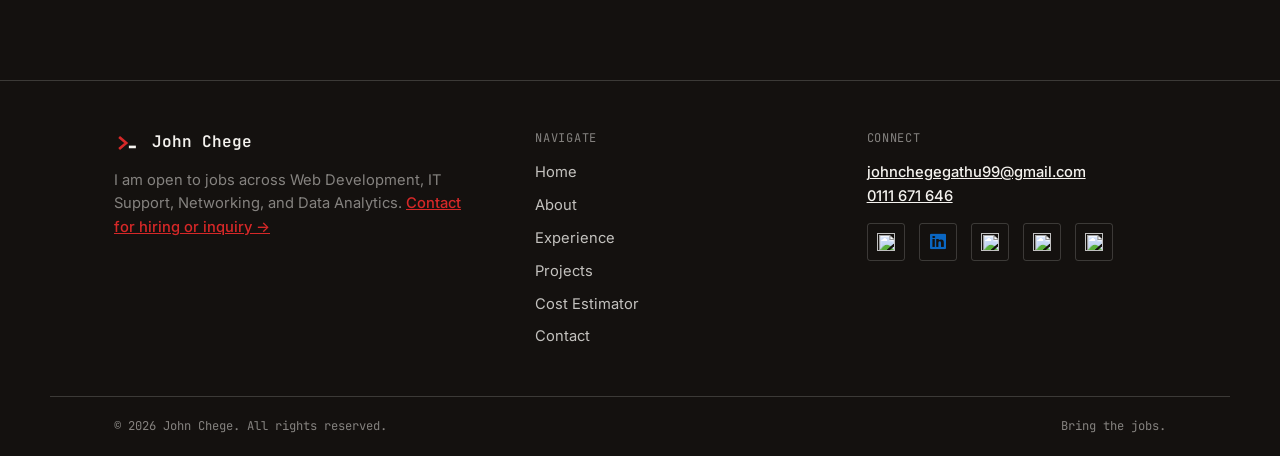
==== commit 54d8fb8e: "Update cost estimator links in index.html" ====
--- a/index.html
+++ b/index.html
@@ -216,7 +216,7 @@
         <li><a href="/experience">Experience</a></li>
         <li><a href="/#skills">Skills</a></li>
         <li><a href="/projects">Projects</a></li>
-        <a href="cost-estimator.html">Estimate</a>
+       <li><a href="/cost-estimator">Estimate</a></li>
         <li><a href="/contact">Contact</a></li>
       </ul>
     </nav>
@@ -245,6 +245,7 @@
         <div class="hero-actions">
           <a class="btn btn-primary" href="/projects">View Projects</a>
           <a class="btn btn-outline" href="/contact">Contact Me</a>
+          <a class="btn btn-outline" href="/cost-estimator">Estimate Website Cost</a>
         </div>
         <div class="hero-links">
           <a href="https://github.com/JohnChege00" target="_blank" rel="noopener noreferrer">GitHub ↗</a>
@@ -518,7 +519,7 @@
         <a href="/about">About</a>
         <a href="/experience">Experience</a>
         <a href="/projects">Projects</a>
-        <li><a href="cost-estimator.html">Estimate</a></li>
+        <a href="/cost-estimator">Cost Estimator</a>
         <a href="/contact">Contact</a>
       </nav>
     </div>
